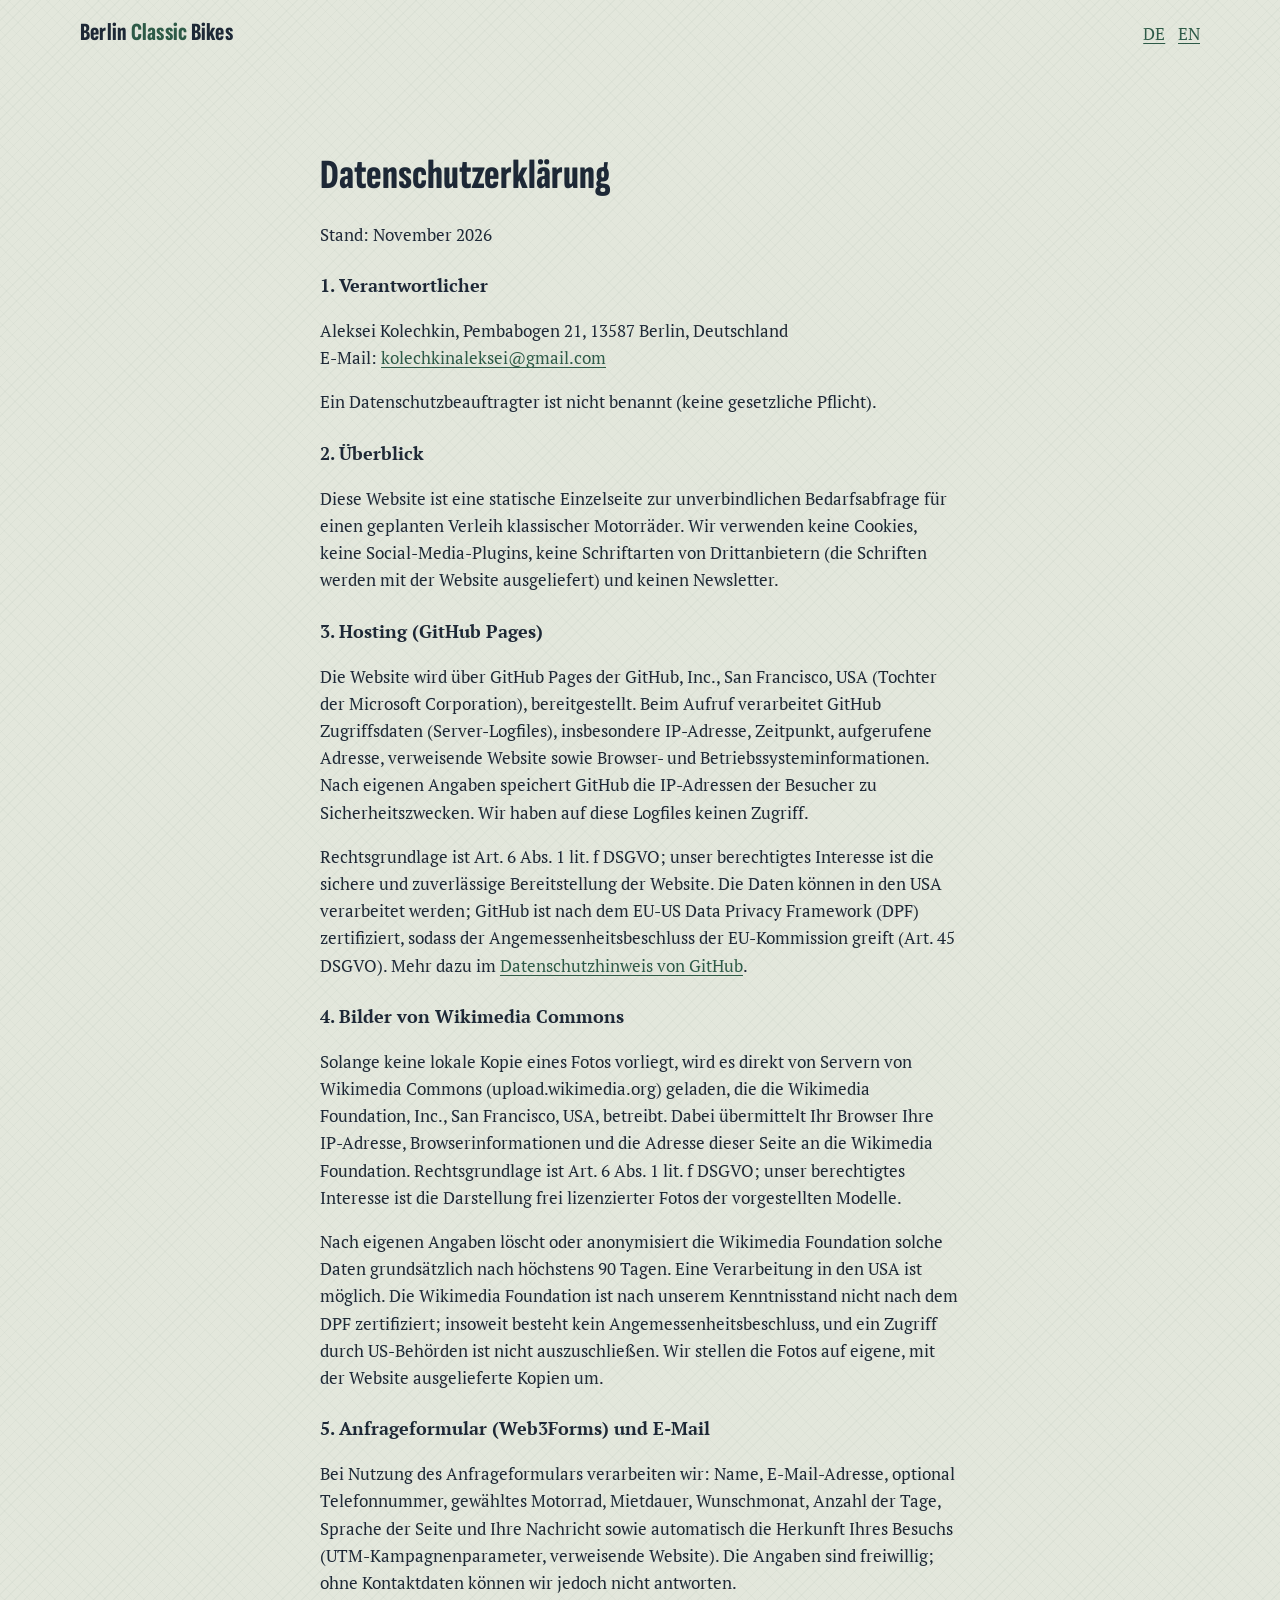
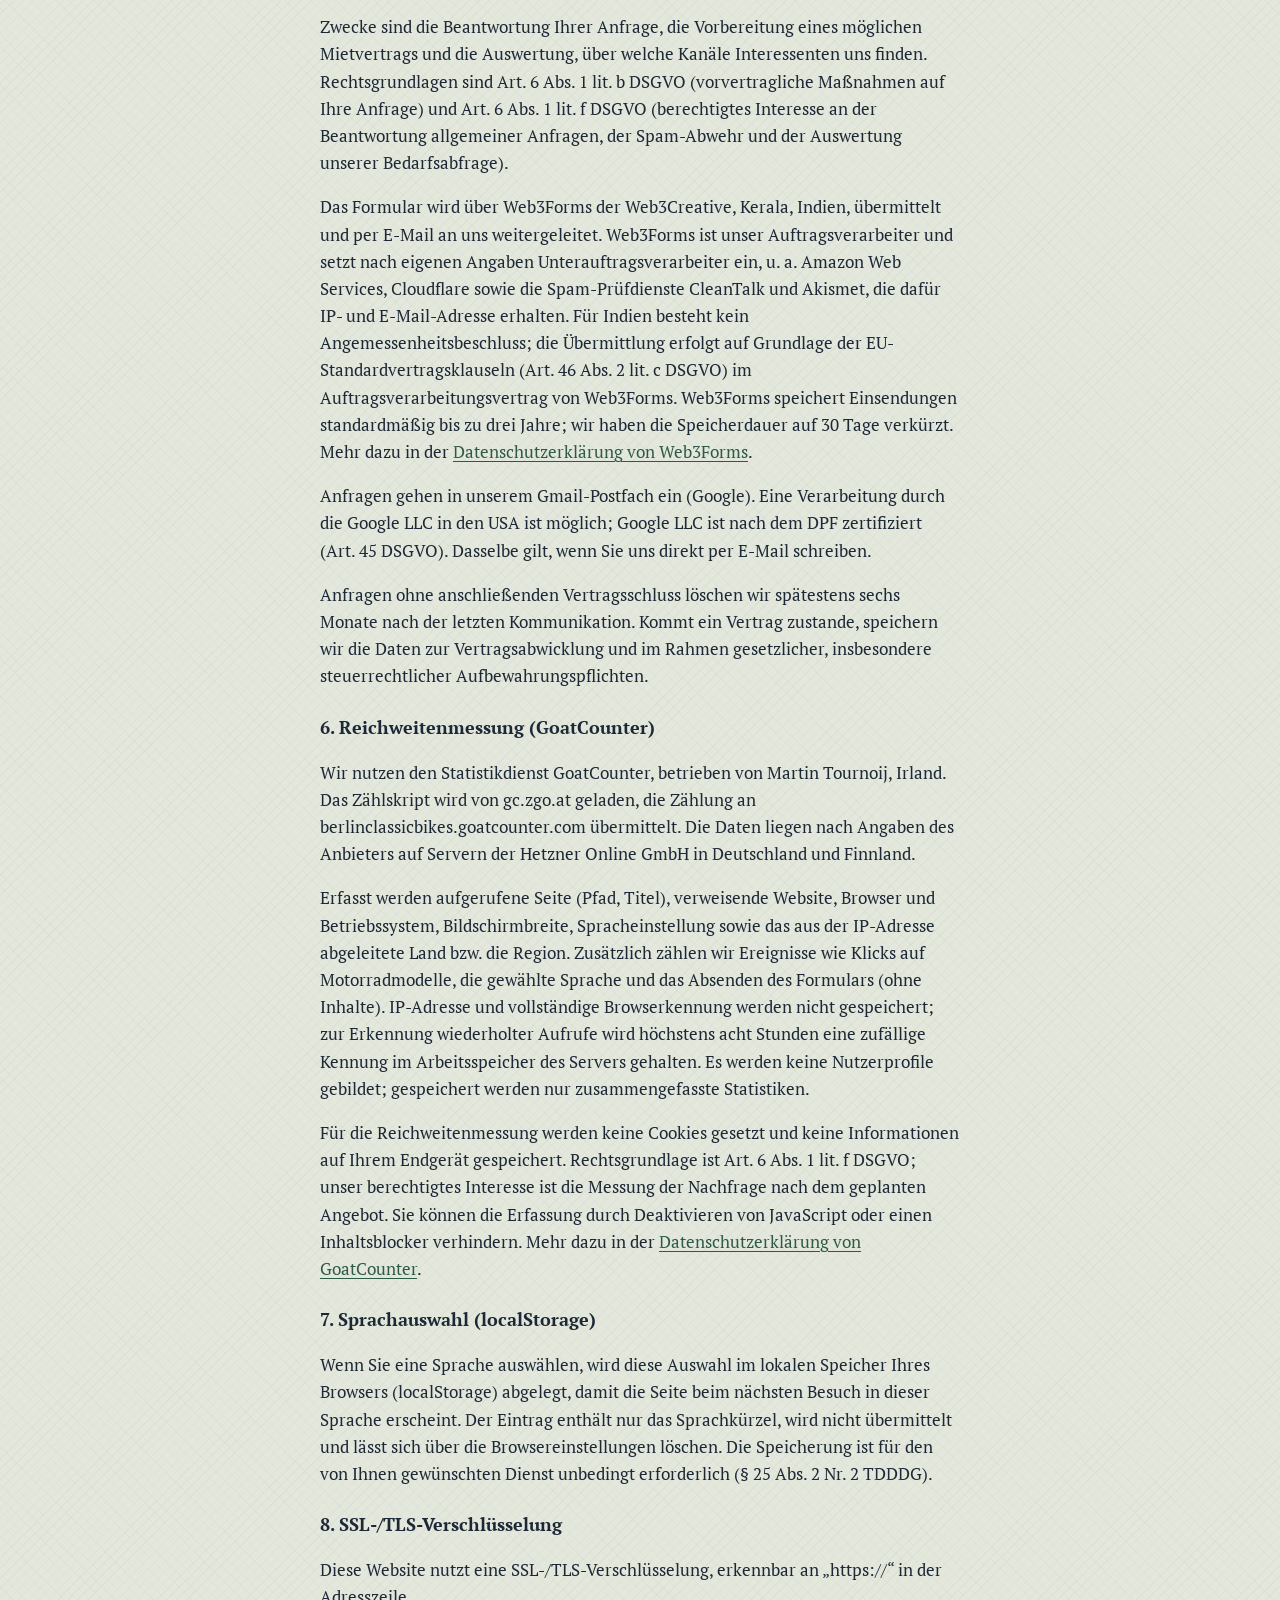
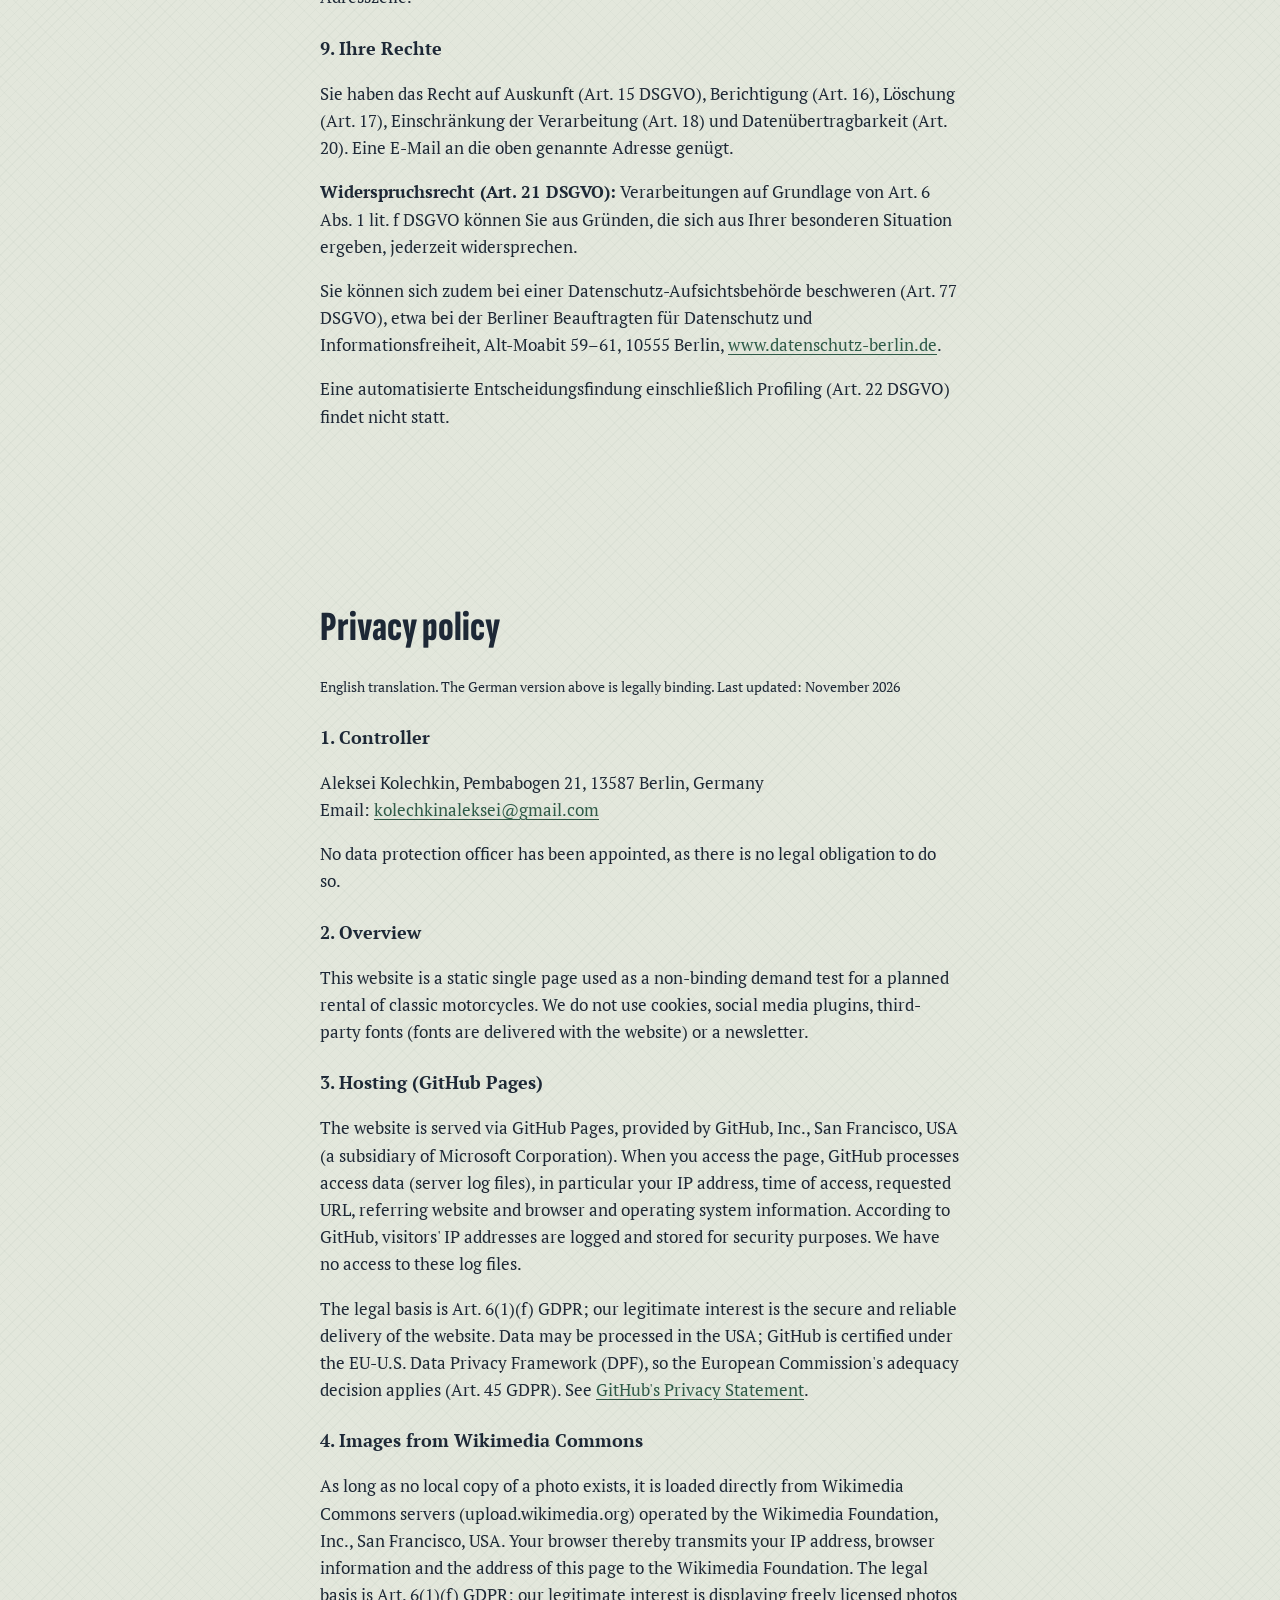
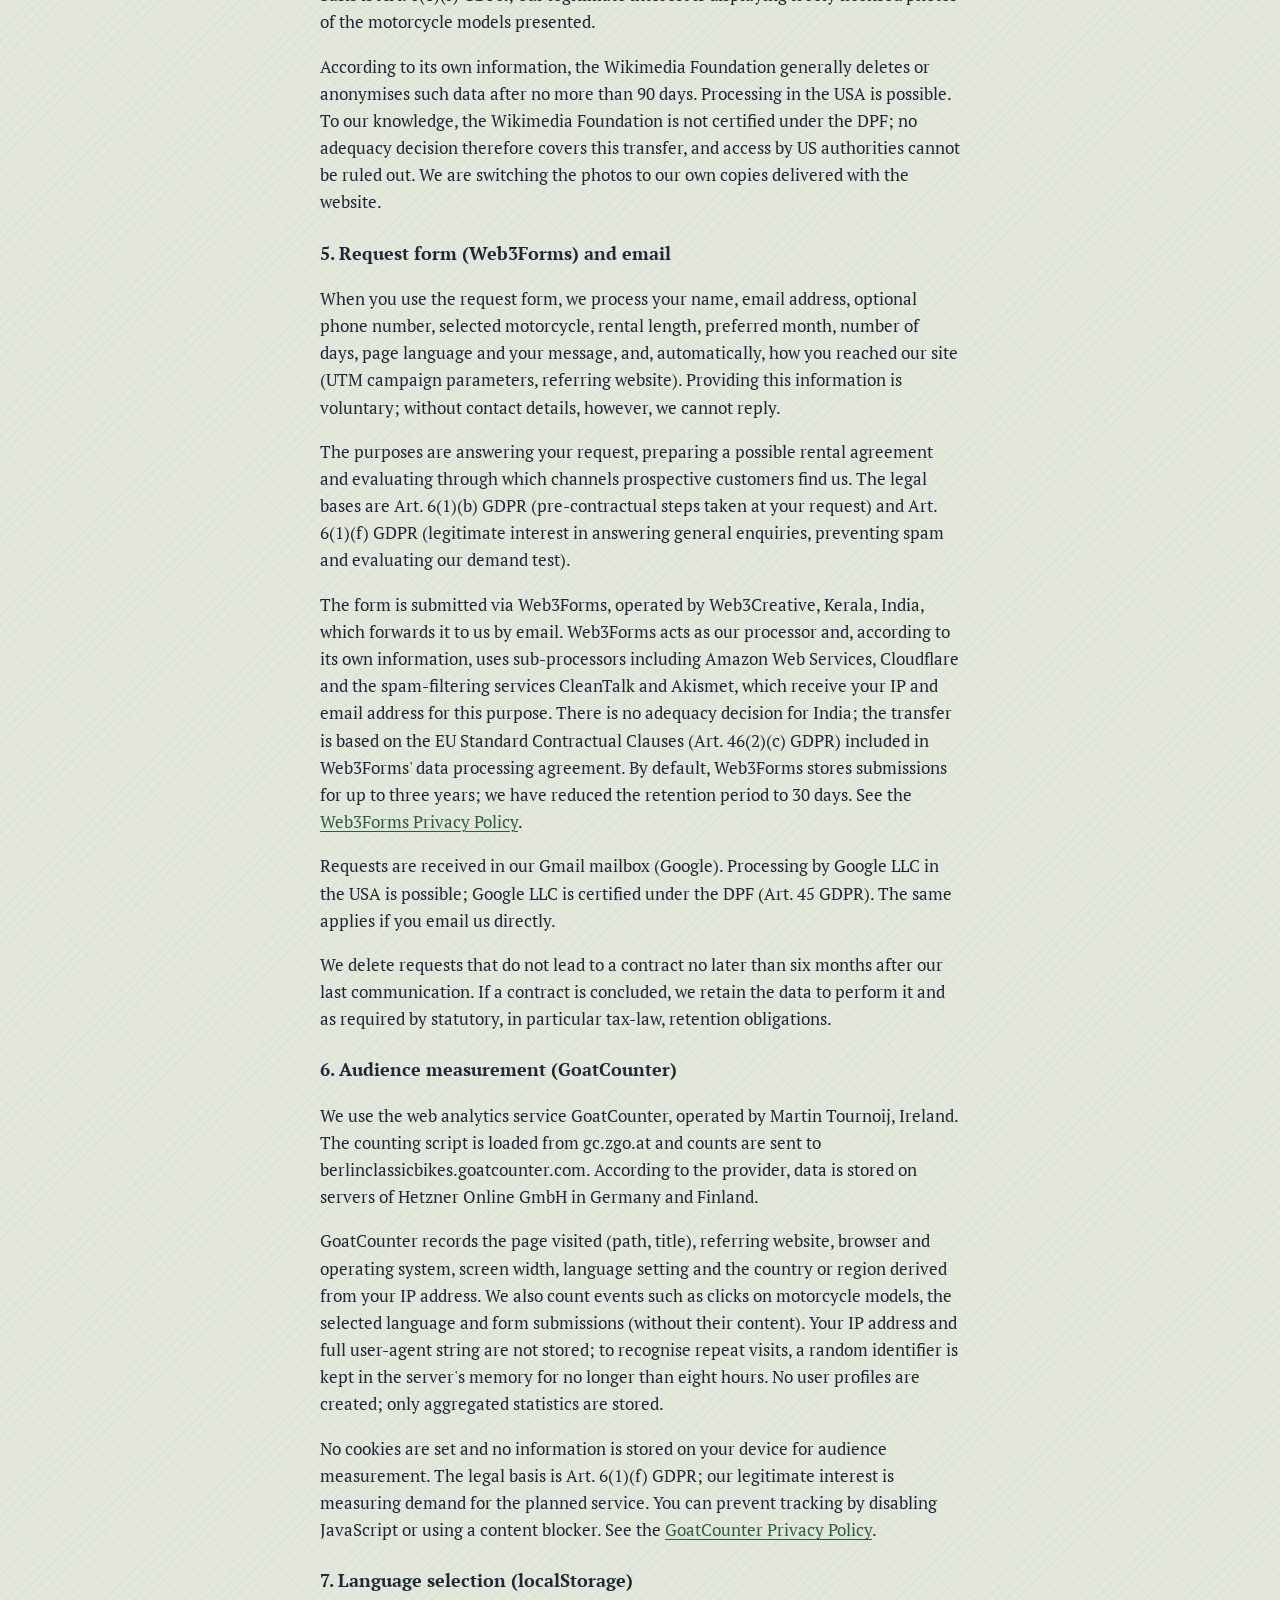
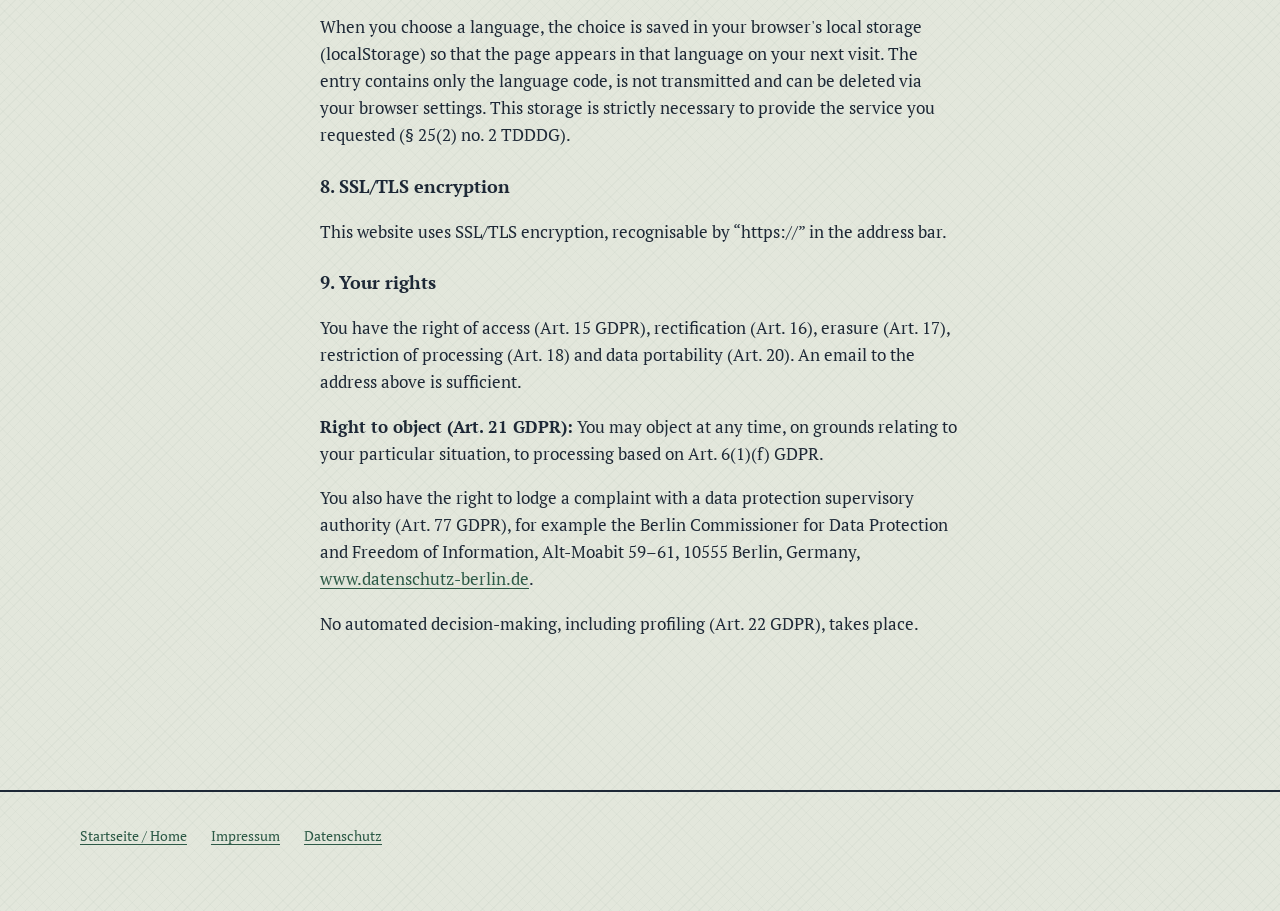
==== datenschutz.html @ 9b00aa2e "One-page demand test: 3 bikes, 5 languages, lead form, GoatCounter Co-Authored-By: Claude Opus 5.5 <" ====
<!DOCTYPE html>
<html lang="de">
<head>
<meta charset="utf-8">
<meta name="viewport" content="width=device-width, initial-scale=1">
<title>Datenschutzerklärung – Berlin Classic Bikes</title>
<meta name="robots" content="noindex">
<link rel="icon" href="favicon.svg" type="image/svg+xml">
<link rel="stylesheet" href="assets/css/style.css">
</head>
<body>
<header class="wrap top">
  <a class="brand" href="./">Berlin <span>Classic</span> Bikes</a>
  <nav class="langs" aria-label="Sprache / Language"><a href="#de">DE</a>&nbsp;&nbsp;<a href="#en">EN</a></nav>
</header>
<main class="wrap legal">
<!-- MUSTER – keine Rechtsberatung; vor Veröffentlichung prüfen lassen. Stand: 10.11.2026.
     Speicherdauer in Web3Forms auf 30 Tage einstellen (oder Text anpassen).
     Abschnitt 4 entfernen, sobald alle Fotos selbst gehostet werden. -->
<section id="de" lang="de">
  <h1>Datenschutzerklärung</h1>
  <p>Stand: November 2026</p>

  <h3>1. Verantwortlicher</h3>
  <p>Aleksei Kolechkin, Pembabogen 21, 13587 Berlin, Deutschland<br>
  E-Mail: <a href="mailto:kolechkinaleksei@gmail.com">kolechkinaleksei@gmail.com</a></p>
  <p>Ein Datenschutzbeauftragter ist nicht benannt (keine gesetzliche Pflicht).</p>

  <h3>2. Überblick</h3>
  <p>Diese Website ist eine statische Einzelseite zur unverbindlichen Bedarfsabfrage für einen geplanten Verleih klassischer Motorräder. Wir verwenden keine Cookies, keine Social-Media-Plugins, keine Schriftarten von Drittanbietern (die Schriften werden mit der Website ausgeliefert) und keinen Newsletter.</p>

  <h3>3. Hosting (GitHub Pages)</h3>
  <p>Die Website wird über GitHub Pages der GitHub, Inc., San Francisco, USA (Tochter der Microsoft Corporation), bereitgestellt. Beim Aufruf verarbeitet GitHub Zugriffsdaten (Server-Logfiles), insbesondere IP-Adresse, Zeitpunkt, aufgerufene Adresse, verweisende Website sowie Browser- und Betriebssysteminformationen. Nach eigenen Angaben speichert GitHub die IP-Adressen der Besucher zu Sicherheitszwecken. Wir haben auf diese Logfiles keinen Zugriff.</p>
  <p>Rechtsgrundlage ist Art. 6 Abs. 1 lit. f DSGVO; unser berechtigtes Interesse ist die sichere und zuverlässige Bereitstellung der Website. Die Daten können in den USA verarbeitet werden; GitHub ist nach dem EU-US Data Privacy Framework (DPF) zertifiziert, sodass der Angemessenheitsbeschluss der EU-Kommission greift (Art. 45 DSGVO). Mehr dazu im <a href="https://docs.github.com/en/site-policy/privacy-policies/github-general-privacy-statement" rel="noopener">Datenschutzhinweis von GitHub</a>.</p>

  <h3>4. Bilder von Wikimedia Commons</h3>
  <p>Solange keine lokale Kopie eines Fotos vorliegt, wird es direkt von Servern von Wikimedia Commons (upload.wikimedia.org) geladen, die die Wikimedia Foundation, Inc., San Francisco, USA, betreibt. Dabei übermittelt Ihr Browser Ihre IP-Adresse, Browserinformationen und die Adresse dieser Seite an die Wikimedia Foundation. Rechtsgrundlage ist Art. 6 Abs. 1 lit. f DSGVO; unser berechtigtes Interesse ist die Darstellung frei lizenzierter Fotos der vorgestellten Modelle.</p>
  <p>Nach eigenen Angaben löscht oder anonymisiert die Wikimedia Foundation solche Daten grundsätzlich nach höchstens 90 Tagen. Eine Verarbeitung in den USA ist möglich. Die Wikimedia Foundation ist nach unserem Kenntnisstand nicht nach dem DPF zertifiziert; insoweit besteht kein Angemessenheitsbeschluss, und ein Zugriff durch US-Behörden ist nicht auszuschließen. Wir stellen die Fotos auf eigene, mit der Website ausgelieferte Kopien um.</p>

  <h3>5. Anfrageformular (Web3Forms) und E-Mail</h3>
  <p>Bei Nutzung des Anfrageformulars verarbeiten wir: Name, E-Mail-Adresse, optional Telefonnummer, gewähltes Motorrad, Mietdauer, Wunschmonat, Anzahl der Tage, Sprache der Seite und Ihre Nachricht sowie automatisch die Herkunft Ihres Besuchs (UTM-Kampagnenparameter, verweisende Website). Die Angaben sind freiwillig; ohne Kontaktdaten können wir jedoch nicht antworten.</p>
  <p>Zwecke sind die Beantwortung Ihrer Anfrage, die Vorbereitung eines möglichen Mietvertrags und die Auswertung, über welche Kanäle Interessenten uns finden. Rechtsgrundlagen sind Art. 6 Abs. 1 lit. b DSGVO (vorvertragliche Maßnahmen auf Ihre Anfrage) und Art. 6 Abs. 1 lit. f DSGVO (berechtigtes Interesse an der Beantwortung allgemeiner Anfragen, der Spam-Abwehr und der Auswertung unserer Bedarfsabfrage).</p>
  <p>Das Formular wird über Web3Forms der Web3Creative, Kerala, Indien, übermittelt und per E-Mail an uns weitergeleitet. Web3Forms ist unser Auftragsverarbeiter und setzt nach eigenen Angaben Unterauftragsverarbeiter ein, u. a. Amazon Web Services, Cloudflare sowie die Spam-Prüfdienste CleanTalk und Akismet, die dafür IP- und E-Mail-Adresse erhalten. Für Indien besteht kein Angemessenheitsbeschluss; die Übermittlung erfolgt auf Grundlage der EU-Standardvertragsklauseln (Art. 46 Abs. 2 lit. c DSGVO) im Auftragsverarbeitungsvertrag von Web3Forms. Web3Forms speichert Einsendungen standardmäßig bis zu drei Jahre; wir haben die Speicherdauer auf 30 Tage verkürzt. Mehr dazu in der <a href="https://web3forms.com/privacy" rel="noopener">Datenschutzerklärung von Web3Forms</a>.</p>
  <p>Anfragen gehen in unserem Gmail-Postfach ein (Google). Eine Verarbeitung durch die Google LLC in den USA ist möglich; Google LLC ist nach dem DPF zertifiziert (Art. 45 DSGVO). Dasselbe gilt, wenn Sie uns direkt per E-Mail schreiben.</p>
  <p>Anfragen ohne anschließenden Vertragsschluss löschen wir spätestens sechs Monate nach der letzten Kommunikation. Kommt ein Vertrag zustande, speichern wir die Daten zur Vertragsabwicklung und im Rahmen gesetzlicher, insbesondere steuerrechtlicher Aufbewahrungspflichten.</p>

  <h3>6. Reichweitenmessung (GoatCounter)</h3>
  <p>Wir nutzen den Statistikdienst GoatCounter, betrieben von Martin Tournoij, Irland. Das Zählskript wird von gc.zgo.at geladen, die Zählung an berlinclassicbikes.goatcounter.com übermittelt. Die Daten liegen nach Angaben des Anbieters auf Servern der Hetzner Online GmbH in Deutschland und Finnland.</p>
  <p>Erfasst werden aufgerufene Seite (Pfad, Titel), verweisende Website, Browser und Betriebssystem, Bildschirmbreite, Spracheinstellung sowie das aus der IP-Adresse abgeleitete Land bzw. die Region. Zusätzlich zählen wir Ereignisse wie Klicks auf Motorradmodelle, die gewählte Sprache und das Absenden des Formulars (ohne Inhalte). IP-Adresse und vollständige Browserkennung werden nicht gespeichert; zur Erkennung wiederholter Aufrufe wird höchstens acht Stunden eine zufällige Kennung im Arbeitsspeicher des Servers gehalten. Es werden keine Nutzerprofile gebildet; gespeichert werden nur zusammengefasste Statistiken.</p>
  <p>Für die Reichweitenmessung werden keine Cookies gesetzt und keine Informationen auf Ihrem Endgerät gespeichert. Rechtsgrundlage ist Art. 6 Abs. 1 lit. f DSGVO; unser berechtigtes Interesse ist die Messung der Nachfrage nach dem geplanten Angebot. Sie können die Erfassung durch Deaktivieren von JavaScript oder einen Inhaltsblocker verhindern. Mehr dazu in der <a href="https://www.goatcounter.com/help/privacy" rel="noopener">Datenschutzerklärung von GoatCounter</a>.</p>

  <h3>7. Sprachauswahl (localStorage)</h3>
  <p>Wenn Sie eine Sprache auswählen, wird diese Auswahl im lokalen Speicher Ihres Browsers (localStorage) abgelegt, damit die Seite beim nächsten Besuch in dieser Sprache erscheint. Der Eintrag enthält nur das Sprachkürzel, wird nicht übermittelt und lässt sich über die Browsereinstellungen löschen. Die Speicherung ist für den von Ihnen gewünschten Dienst unbedingt erforderlich (§ 25 Abs. 2 Nr. 2 TDDDG).</p>

  <h3>8. SSL-/TLS-Verschlüsselung</h3>
  <p>Diese Website nutzt eine SSL-/TLS-Verschlüsselung, erkennbar an „https://“ in der Adresszeile.</p>

  <h3>9. Ihre Rechte</h3>
  <p>Sie haben das Recht auf Auskunft (Art. 15 DSGVO), Berichtigung (Art. 16), Löschung (Art. 17), Einschränkung der Verarbeitung (Art. 18) und Datenübertragbarkeit (Art. 20). Eine E-Mail an die oben genannte Adresse genügt.</p>
  <p><strong>Widerspruchsrecht (Art. 21 DSGVO):</strong> Verarbeitungen auf Grundlage von Art. 6 Abs. 1 lit. f DSGVO können Sie aus Gründen, die sich aus Ihrer besonderen Situation ergeben, jederzeit widersprechen.</p>
  <p>Sie können sich zudem bei einer Datenschutz-Aufsichtsbehörde beschweren (Art. 77 DSGVO), etwa bei der Berliner Beauftragten für Datenschutz und Informationsfreiheit, Alt-Moabit 59–61, 10555 Berlin, <a href="https://www.datenschutz-berlin.de" rel="noopener">www.datenschutz-berlin.de</a>.</p>
  <p>Eine automatisierte Entscheidungsfindung einschließlich Profiling (Art. 22 DSGVO) findet nicht statt.</p>
</section>

<section id="en" lang="en">
  <h1>Privacy policy</h1>
  <p><small>English translation. The German version above is legally binding. Last updated: November 2026</small></p>

  <h3>1. Controller</h3>
  <p>Aleksei Kolechkin, Pembabogen 21, 13587 Berlin, Germany<br>
  Email: <a href="mailto:kolechkinaleksei@gmail.com">kolechkinaleksei@gmail.com</a></p>
  <p>No data protection officer has been appointed, as there is no legal obligation to do so.</p>

  <h3>2. Overview</h3>
  <p>This website is a static single page used as a non-binding demand test for a planned rental of classic motorcycles. We do not use cookies, social media plugins, third-party fonts (fonts are delivered with the website) or a newsletter.</p>

  <h3>3. Hosting (GitHub Pages)</h3>
  <p>The website is served via GitHub Pages, provided by GitHub, Inc., San Francisco, USA (a subsidiary of Microsoft Corporation). When you access the page, GitHub processes access data (server log files), in particular your IP address, time of access, requested URL, referring website and browser and operating system information. According to GitHub, visitors' IP addresses are logged and stored for security purposes. We have no access to these log files.</p>
  <p>The legal basis is Art. 6(1)(f) GDPR; our legitimate interest is the secure and reliable delivery of the website. Data may be processed in the USA; GitHub is certified under the EU-U.S. Data Privacy Framework (DPF), so the European Commission's adequacy decision applies (Art. 45 GDPR). See <a href="https://docs.github.com/en/site-policy/privacy-policies/github-general-privacy-statement" rel="noopener">GitHub's Privacy Statement</a>.</p>

  <h3>4. Images from Wikimedia Commons</h3>
  <p>As long as no local copy of a photo exists, it is loaded directly from Wikimedia Commons servers (upload.wikimedia.org) operated by the Wikimedia Foundation, Inc., San Francisco, USA. Your browser thereby transmits your IP address, browser information and the address of this page to the Wikimedia Foundation. The legal basis is Art. 6(1)(f) GDPR; our legitimate interest is displaying freely licensed photos of the motorcycle models presented.</p>
  <p>According to its own information, the Wikimedia Foundation generally deletes or anonymises such data after no more than 90 days. Processing in the USA is possible. To our knowledge, the Wikimedia Foundation is not certified under the DPF; no adequacy decision therefore covers this transfer, and access by US authorities cannot be ruled out. We are switching the photos to our own copies delivered with the website.</p>

  <h3>5. Request form (Web3Forms) and email</h3>
  <p>When you use the request form, we process your name, email address, optional phone number, selected motorcycle, rental length, preferred month, number of days, page language and your message, and, automatically, how you reached our site (UTM campaign parameters, referring website). Providing this information is voluntary; without contact details, however, we cannot reply.</p>
  <p>The purposes are answering your request, preparing a possible rental agreement and evaluating through which channels prospective customers find us. The legal bases are Art. 6(1)(b) GDPR (pre-contractual steps taken at your request) and Art. 6(1)(f) GDPR (legitimate interest in answering general enquiries, preventing spam and evaluating our demand test).</p>
  <p>The form is submitted via Web3Forms, operated by Web3Creative, Kerala, India, which forwards it to us by email. Web3Forms acts as our processor and, according to its own information, uses sub-processors including Amazon Web Services, Cloudflare and the spam-filtering services CleanTalk and Akismet, which receive your IP and email address for this purpose. There is no adequacy decision for India; the transfer is based on the EU Standard Contractual Clauses (Art. 46(2)(c) GDPR) included in Web3Forms' data processing agreement. By default, Web3Forms stores submissions for up to three years; we have reduced the retention period to 30 days. See the <a href="https://web3forms.com/privacy" rel="noopener">Web3Forms Privacy Policy</a>.</p>
  <p>Requests are received in our Gmail mailbox (Google). Processing by Google LLC in the USA is possible; Google LLC is certified under the DPF (Art. 45 GDPR). The same applies if you email us directly.</p>
  <p>We delete requests that do not lead to a contract no later than six months after our last communication. If a contract is concluded, we retain the data to perform it and as required by statutory, in particular tax-law, retention obligations.</p>

  <h3>6. Audience measurement (GoatCounter)</h3>
  <p>We use the web analytics service GoatCounter, operated by Martin Tournoij, Ireland. The counting script is loaded from gc.zgo.at and counts are sent to berlinclassicbikes.goatcounter.com. According to the provider, data is stored on servers of Hetzner Online GmbH in Germany and Finland.</p>
  <p>GoatCounter records the page visited (path, title), referring website, browser and operating system, screen width, language setting and the country or region derived from your IP address. We also count events such as clicks on motorcycle models, the selected language and form submissions (without their content). Your IP address and full user-agent string are not stored; to recognise repeat visits, a random identifier is kept in the server's memory for no longer than eight hours. No user profiles are created; only aggregated statistics are stored.</p>
  <p>No cookies are set and no information is stored on your device for audience measurement. The legal basis is Art. 6(1)(f) GDPR; our legitimate interest is measuring demand for the planned service. You can prevent tracking by disabling JavaScript or using a content blocker. See the <a href="https://www.goatcounter.com/help/privacy" rel="noopener">GoatCounter Privacy Policy</a>.</p>

  <h3>7. Language selection (localStorage)</h3>
  <p>When you choose a language, the choice is saved in your browser's local storage (localStorage) so that the page appears in that language on your next visit. The entry contains only the language code, is not transmitted and can be deleted via your browser settings. This storage is strictly necessary to provide the service you requested (§ 25(2) no. 2 TDDDG).</p>

  <h3>8. SSL/TLS encryption</h3>
  <p>This website uses SSL/TLS encryption, recognisable by “https://” in the address bar.</p>

  <h3>9. Your rights</h3>
  <p>You have the right of access (Art. 15 GDPR), rectification (Art. 16), erasure (Art. 17), restriction of processing (Art. 18) and data portability (Art. 20). An email to the address above is sufficient.</p>
  <p><strong>Right to object (Art. 21 GDPR):</strong> You may object at any time, on grounds relating to your particular situation, to processing based on Art. 6(1)(f) GDPR.</p>
  <p>You also have the right to lodge a complaint with a data protection supervisory authority (Art. 77 GDPR), for example the Berlin Commissioner for Data Protection and Freedom of Information, Alt-Moabit 59–61, 10555 Berlin, Germany, <a href="https://www.datenschutz-berlin.de" rel="noopener">www.datenschutz-berlin.de</a>.</p>
  <p>No automated decision-making, including profiling (Art. 22 GDPR), takes place.</p>
</section>

</main>
<footer><div class="wrap"><div class="row"><a href="./">Startseite / Home</a><a href="impressum.html">Impressum</a><a href="datenschutz.html">Datenschutz</a></div></div></footer>
</body>
</html>
---- assets/css/style.css ----
/* Berlin Classic Bikes — one-page demand test
   Palette: Fahrzeugschein grey-green paper, navy ink, Bonneville green,
   rubber-stamp red. Type: Sofia Sans Extra Condensed (display), PT Serif (text). */

@font-face { font-family: "Sofia Sans XC"; font-weight: 700; font-display: swap;
  src: url(../fonts/sofia-sans-extra-condensed-latin-700-normal.woff2) format("woff2");
  unicode-range: U+0000-00FF,U+0131,U+0152-0153,U+02BB-02BC,U+02C6,U+02DA,U+02DC,U+0304,U+0308,U+0329,U+2000-206F,U+20AC,U+2122,U+2191,U+2193,U+2212,U+2215,U+FEFF,U+FFFD; }
@font-face { font-family: "Sofia Sans XC"; font-weight: 700; font-display: swap;
  src: url(../fonts/sofia-sans-extra-condensed-latin-ext-700-normal.woff2) format("woff2");
  unicode-range: U+0100-02BA,U+02BD-02C5,U+02C7-02CC,U+02CE-02D7,U+02DD-02FF,U+1D00-1DBF,U+1E00-1E9F,U+1EF2-1EFF,U+2020,U+20A0-20AB,U+20AD-20C0,U+2113,U+2C60-2C7F,U+A720-A7FF; }
@font-face { font-family: "Sofia Sans XC"; font-weight: 700; font-display: swap;
  src: url(../fonts/sofia-sans-extra-condensed-cyrillic-700-normal.woff2) format("woff2");
  unicode-range: U+0301,U+0400-045F,U+0490-0491,U+04B0-04B1,U+2116; }
@font-face { font-family: "Sofia Sans XC"; font-weight: 700; font-display: swap;
  src: url(../fonts/sofia-sans-extra-condensed-cyrillic-ext-700-normal.woff2) format("woff2");
  unicode-range: U+0460-052F,U+1C80-1C8A,U+20B4,U+2DE0-2DFF,U+A640-A69F,U+FE2E-FE2F; }
@font-face { font-family: "Sofia Sans XC"; font-weight: 800; font-display: swap;
  src: url(../fonts/sofia-sans-extra-condensed-latin-800-normal.woff2) format("woff2");
  unicode-range: U+0000-00FF,U+0131,U+0152-0153,U+02BB-02BC,U+02C6,U+02DA,U+02DC,U+0304,U+0308,U+0329,U+2000-206F,U+20AC,U+2122,U+2191,U+2193,U+2212,U+2215,U+FEFF,U+FFFD; }
@font-face { font-family: "Sofia Sans XC"; font-weight: 800; font-display: swap;
  src: url(../fonts/sofia-sans-extra-condensed-latin-ext-800-normal.woff2) format("woff2");
  unicode-range: U+0100-02BA,U+02BD-02C5,U+02C7-02CC,U+02CE-02D7,U+02DD-02FF,U+1D00-1DBF,U+1E00-1E9F,U+1EF2-1EFF,U+2020,U+20A0-20AB,U+20AD-20C0,U+2113,U+2C60-2C7F,U+A720-A7FF; }
@font-face { font-family: "Sofia Sans XC"; font-weight: 800; font-display: swap;
  src: url(../fonts/sofia-sans-extra-condensed-cyrillic-800-normal.woff2) format("woff2");
  unicode-range: U+0301,U+0400-045F,U+0490-0491,U+04B0-04B1,U+2116; }
@font-face { font-family: "Sofia Sans XC"; font-weight: 800; font-display: swap;
  src: url(../fonts/sofia-sans-extra-condensed-cyrillic-ext-800-normal.woff2) format("woff2");
  unicode-range: U+0460-052F,U+1C80-1C8A,U+20B4,U+2DE0-2DFF,U+A640-A69F,U+FE2E-FE2F; }

@font-face { font-family: "PT Serif"; font-weight: 400; font-display: swap;
  src: url(../fonts/pt-serif-latin-400-normal.woff2) format("woff2");
  unicode-range: U+0000-00FF,U+0131,U+0152-0153,U+02BB-02BC,U+02C6,U+02DA,U+02DC,U+0304,U+0308,U+0329,U+2000-206F,U+20AC,U+2122,U+2191,U+2193,U+2212,U+2215,U+FEFF,U+FFFD; }
@font-face { font-family: "PT Serif"; font-weight: 400; font-display: swap;
  src: url(../fonts/pt-serif-latin-ext-400-normal.woff2) format("woff2");
  unicode-range: U+0100-02BA,U+02BD-02C5,U+02C7-02CC,U+02CE-02D7,U+02DD-02FF,U+1D00-1DBF,U+1E00-1E9F,U+1EF2-1EFF,U+2020,U+20A0-20AB,U+20AD-20C0,U+2113,U+2C60-2C7F,U+A720-A7FF; }
@font-face { font-family: "PT Serif"; font-weight: 400; font-display: swap;
  src: url(../fonts/pt-serif-cyrillic-400-normal.woff2) format("woff2");
  unicode-range: U+0301,U+0400-045F,U+0490-0491,U+04B0-04B1,U+2116; }
@font-face { font-family: "PT Serif"; font-weight: 400; font-display: swap;
  src: url(../fonts/pt-serif-cyrillic-ext-400-normal.woff2) format("woff2");
  unicode-range: U+0460-052F,U+1C80-1C8A,U+20B4,U+2DE0-2DFF,U+A640-A69F,U+FE2E-FE2F; }
@font-face { font-family: "PT Serif"; font-weight: 400; font-style: italic; font-display: swap;
  src: url(../fonts/pt-serif-latin-400-italic.woff2) format("woff2");
  unicode-range: U+0000-00FF,U+0131,U+0152-0153,U+02BB-02BC,U+02C6,U+02DA,U+02DC,U+0304,U+0308,U+0329,U+2000-206F,U+20AC,U+2122,U+2191,U+2193,U+2212,U+2215,U+FEFF,U+FFFD; }
@font-face { font-family: "PT Serif"; font-weight: 400; font-style: italic; font-display: swap;
  src: url(../fonts/pt-serif-latin-ext-400-italic.woff2) format("woff2");
  unicode-range: U+0100-02BA,U+02BD-02C5,U+02C7-02CC,U+02CE-02D7,U+02DD-02FF,U+1D00-1DBF,U+1E00-1E9F,U+1EF2-1EFF,U+2020,U+20A0-20AB,U+20AD-20C0,U+2113,U+2C60-2C7F,U+A720-A7FF; }
@font-face { font-family: "PT Serif"; font-weight: 400; font-style: italic; font-display: swap;
  src: url(../fonts/pt-serif-cyrillic-400-italic.woff2) format("woff2");
  unicode-range: U+0301,U+0400-045F,U+0490-0491,U+04B0-04B1,U+2116; }
@font-face { font-family: "PT Serif"; font-weight: 400; font-style: italic; font-display: swap;
  src: url(../fonts/pt-serif-cyrillic-ext-400-italic.woff2) format("woff2");
  unicode-range: U+0460-052F,U+1C80-1C8A,U+20B4,U+2DE0-2DFF,U+A640-A69F,U+FE2E-FE2F; }
@font-face { font-family: "PT Serif"; font-weight: 700; font-display: swap;
  src: url(../fonts/pt-serif-latin-700-normal.woff2) format("woff2");
  unicode-range: U+0000-00FF,U+0131,U+0152-0153,U+02BB-02BC,U+02C6,U+02DA,U+02DC,U+0304,U+0308,U+0329,U+2000-206F,U+20AC,U+2122,U+2191,U+2193,U+2212,U+2215,U+FEFF,U+FFFD; }
@font-face { font-family: "PT Serif"; font-weight: 700; font-display: swap;
  src: url(../fonts/pt-serif-latin-ext-700-normal.woff2) format("woff2");
  unicode-range: U+0100-02BA,U+02BD-02C5,U+02C7-02CC,U+02CE-02D7,U+02DD-02FF,U+1D00-1DBF,U+1E00-1E9F,U+1EF2-1EFF,U+2020,U+20A0-20AB,U+20AD-20C0,U+2113,U+2C60-2C7F,U+A720-A7FF; }
@font-face { font-family: "PT Serif"; font-weight: 700; font-display: swap;
  src: url(../fonts/pt-serif-cyrillic-700-normal.woff2) format("woff2");
  unicode-range: U+0301,U+0400-045F,U+0490-0491,U+04B0-04B1,U+2116; }
@font-face { font-family: "PT Serif"; font-weight: 700; font-display: swap;
  src: url(../fonts/pt-serif-cyrillic-ext-700-normal.woff2) format("woff2");
  unicode-range: U+0460-052F,U+1C80-1C8A,U+20B4,U+2DE0-2DFF,U+A640-A69F,U+FE2E-FE2F; }

:root {
  --paper: #e3e7dc;
  --paper-deep: #d3d9ca;
  --field: #f7f8f3;
  --ink: #1d2836;
  --ink-soft: #3f4b59;
  --green: #2d5a47;
  --green-dark: #224536;
  --stamp: #a2382a;
  --rule: #9aa594;
  --triumph: #2d5a47;
  --bmw: #3c5a8a;
  --guzzi: #9b2f2a;

  --display: "Sofia Sans XC", "Arial Narrow", "Roboto Condensed", sans-serif;
  --text: "PT Serif", Georgia, "Times New Roman", serif;

  --step--1: 0.875rem;
  --step-0: 1.0625rem;
  --step-1: 1.3rem;
  --step-2: 1.75rem;
  --step-3: 2.6rem;
  --step-4: clamp(3.4rem, 9vw, 7.6rem);

  --measure: 34em;
  --gutter: clamp(1.25rem, 4vw, 3rem);
}

*, *::before, *::after { box-sizing: border-box; }
html { -webkit-text-size-adjust: 100%; scroll-behavior: smooth; }
@media (prefers-reduced-motion: reduce) { html { scroll-behavior: auto; } }

body {
  margin: 0;
  overflow-x: clip;
  background: var(--paper);
  color: var(--ink);
  font-family: var(--text);
  font-size: var(--step-0);
  line-height: 1.6;
  /* faint paper fibres: two crossed hairline grids, the Fahrzeugschein security print */
  background-image:
    repeating-linear-gradient(135deg, rgba(45,90,71,.035) 0 1px, transparent 1px 7px),
    repeating-linear-gradient(45deg, rgba(45,90,71,.025) 0 1px, transparent 1px 9px);
}

img { max-width: 100%; height: auto; display: block; }
[hidden] { display: none !important; }
a { color: var(--green); text-underline-offset: .18em; }
a:hover { color: var(--green-dark); }

:focus-visible {
  outline: 3px solid var(--stamp);
  outline-offset: 3px;
}

.skip {
  position: absolute; left: -999px; top: 0;
  background: var(--ink); color: var(--field); padding: .6rem 1rem; z-index: 10;
}
.skip:focus { left: 1rem; top: 1rem; }

.wrap { max-width: 76rem; margin: 0 auto; padding: 0 var(--gutter); }

/* ---------- header ---------- */
.top {
  display: flex; align-items: center; justify-content: space-between; gap: 1rem;
  padding-top: 1.25rem; padding-bottom: 1.25rem;
}
.brand {
  font-family: var(--display); font-weight: 800; font-size: 1.55rem; line-height: 1;
  letter-spacing: .01em; color: var(--ink); text-decoration: none;
}
.brand span { color: var(--green); }

.langs { display: flex; gap: .15rem; flex-wrap: wrap; justify-content: flex-end; }
.langs button {
  font-family: var(--display); font-weight: 700; font-size: 1.05rem;
  background: none; border: 1.5px solid transparent; color: var(--ink-soft);
  padding: .25rem .55rem; border-radius: 3px; cursor: pointer; min-width: 2.6rem; min-height: 2.5rem;
}
.langs button:hover { color: var(--ink); border-color: var(--rule); }
.langs button[aria-pressed="true"] { color: var(--field); background: var(--ink); border-color: var(--ink); }

/* ---------- hero ---------- */
.hero {
  display: grid; grid-template-columns: minmax(0, 1.05fr) minmax(0, 1fr);
  gap: clamp(1.5rem, 4vw, 3.5rem); align-items: end;
  padding-top: clamp(1rem, 4vw, 3rem); padding-bottom: clamp(2.5rem, 6vw, 5rem);
}
.hero h1 {
  font-family: var(--display); font-weight: 800; font-size: var(--step-4);
  line-height: .86; letter-spacing: -.01em; margin: 0 0 1.4rem;
  text-wrap: balance;
}
.hero h1 .line2 { display: block; color: var(--green); }
.hero .lead { font-size: var(--step-1); line-height: 1.5; max-width: var(--measure); margin: 0 0 1.8rem; }

.btn {
  display: inline-flex; align-items: center; justify-content: center;
  font-family: var(--display); font-weight: 700; font-size: 1.35rem; letter-spacing: .01em;
  background: var(--green); color: var(--field); text-decoration: none;
  border: 0; border-radius: 3px; padding: .7rem 1.5rem; min-height: 3rem; cursor: pointer;
  box-shadow: 0 3px 0 var(--green-dark);
}
.btn:hover { background: var(--green-dark); color: var(--field); }
.btn:active { transform: translateY(2px); box-shadow: 0 1px 0 var(--green-dark); }
.btn[disabled] { opacity: .6; cursor: progress; }

.hero-photo { position: relative; margin: 0; }
.hero-photo img {
  width: 100%; aspect-ratio: 4 / 3; object-fit: cover;
  border: 10px solid var(--field); box-shadow: 0 1px 0 var(--rule), 0 18px 40px -24px rgba(29,40,54,.55);
  background: var(--paper-deep);
}
.hero-photo figcaption { font-size: var(--step--1); color: var(--ink-soft); margin-top: .5rem; }

/* the one loud element: a rubber stamp over the photo */
.stamp {
  position: absolute; top: -1.4rem; left: -1.6rem;
  transform: rotate(-9deg);
  color: var(--stamp); border: 4px double var(--stamp); border-radius: 6px;
  padding: .45rem .9rem .35rem; text-align: center; line-height: 1;
  font-family: var(--display); font-weight: 800; text-transform: uppercase;
  background: rgba(227,231,220,.82);
  mix-blend-mode: multiply;
}
.stamp b { display: block; font-size: 2.1rem; letter-spacing: .04em; }
.stamp small { display: block; font-size: 1rem; letter-spacing: .12em; margin-top: .2rem; font-weight: 700; }
@media (prefers-reduced-motion: no-preference) {
  .stamp { animation: stamp .45s cubic-bezier(.2,1.6,.4,1) .35s both; }
  @keyframes stamp {
    from { opacity: 0; transform: rotate(-9deg) scale(1.6); }
    to   { opacity: 1; transform: rotate(-9deg) scale(1); }
  }
}

/* ---------- sections ---------- */
section { padding-top: clamp(2.5rem, 6vw, 4.5rem); padding-bottom: clamp(2.5rem, 6vw, 4.5rem); }
.sec-head { max-width: 46rem; margin-bottom: 2rem; }
h2 {
  font-family: var(--display); font-weight: 800; font-size: var(--step-3);
  line-height: .95; margin: 0 0 .7rem; letter-spacing: -.005em;
}
.sec-head p { margin: 0; color: var(--ink-soft); max-width: var(--measure); }
.band { border-top: 2px solid var(--ink); }

/* ---------- bikes: three registration documents ---------- */
.bikes { display: grid; grid-template-columns: repeat(3, minmax(0, 1fr)); gap: clamp(1rem, 2.5vw, 2rem); }
.doc {
  background: var(--field); border: 1px solid var(--rule);
  border-top: 8px solid var(--c, var(--green));
  display: flex; flex-direction: column;
}
.doc[data-bike="t100"] { --c: var(--triumph); }
.doc[data-bike="r100rs"] { --c: var(--bmw); }
.doc[data-bike="v7"] { --c: var(--guzzi); }
.doc .photo { margin: 0; position: relative; background: var(--paper-deep); }
.doc .photo img { width: 100%; aspect-ratio: 3 / 2; object-fit: cover; }
.doc .photo .tag {
  position: absolute; left: .6rem; bottom: .6rem;
  background: rgba(247,248,243,.92); color: var(--ink-soft); font-size: .78rem; font-style: italic;
  padding: .1rem .45rem; border-radius: 2px;
}
.doc .body { padding: 1.1rem 1.2rem 1.3rem; display: flex; flex-direction: column; flex: 1; }
.doc h3 {
  font-family: var(--display); font-weight: 800; font-size: 2rem; line-height: .95; margin: 0;
}
.doc .year { font-family: var(--display); font-weight: 700; font-size: 1.25rem; color: var(--c); margin: .2rem 0 .7rem; }
.doc .desc { margin: 0 0 1rem; font-size: 1rem; }

/* spec grid styled like the numbered fields of an old Fahrzeugschein */
.fields { display: grid; grid-template-columns: 1fr 1fr; margin: 0 0 1.2rem; border-top: 1px solid var(--rule); }
.fields div { padding: .45rem .5rem .4rem 0; border-bottom: 1px solid var(--rule); }
.fields div:nth-child(odd) { border-right: 1px solid var(--rule); padding-right: .6rem; }
.fields div:nth-child(even) { padding-left: .6rem; }
.fields dt { font-size: .76rem; color: var(--ink-soft); line-height: 1.2; }
.fields dd { margin: 0; font-size: .95rem; line-height: 1.3; font-weight: 700; }
.doc .btn { margin-top: auto; align-self: flex-start; font-size: 1.2rem; background: var(--c); box-shadow: 0 3px 0 rgba(0,0,0,.25); }
.doc .btn:hover { filter: brightness(.88); background: var(--c); }

/* ---------- prices ---------- */
.prices { display: grid; grid-template-columns: minmax(0, 1.2fr) minmax(0, 1fr); gap: clamp(1.5rem, 4vw, 4rem); align-items: start; }
.tariff { width: 100%; border-collapse: collapse; }
.tariff th, .tariff td { padding: .85rem 0; border-bottom: 1px solid var(--rule); vertical-align: baseline; }
.tariff th { text-align: left; font-weight: 400; padding-right: 1rem; }
.tariff th small { display: block; color: var(--ink-soft); font-size: .9rem; }
.tariff td {
  text-align: right; white-space: nowrap;
  font-family: var(--display); font-weight: 800; font-size: 2.6rem; line-height: 1; color: var(--green);
}
.example { color: var(--ink-soft); font-size: .95rem; margin: .8rem 0 0; }
.terms { margin: 0; padding: 0; list-style: none; }
.terms li { padding: .7rem 0 .7rem 2rem; border-bottom: 1px solid var(--rule); position: relative; }
.terms li::before {
  content: ""; position: absolute; left: .2rem; top: 1.05rem; width: .85rem; height: .45rem;
  border-left: 2.5px solid var(--green); border-bottom: 2.5px solid var(--green); transform: rotate(-45deg);
}
.terms h3 { font-family: var(--display); font-weight: 800; font-size: 1.6rem; margin: 0 0 .3rem; }

/* ---------- form ---------- */
.form-grid { display: grid; grid-template-columns: minmax(0, 1fr) minmax(0, 1.4fr); gap: clamp(1.5rem, 4vw, 4rem); }
form { display: grid; grid-template-columns: 1fr 1fr; gap: 1rem 1.2rem; }
.full { grid-column: 1 / -1; }
label, legend { display: block; font-size: .95rem; font-weight: 700; margin-bottom: .3rem; }
label .opt { font-weight: 400; color: var(--ink-soft); }
input[type="text"], input[type="email"], input[type="tel"], input[type="month"], select, textarea {
  width: 100%; font: inherit; font-size: 1rem; color: var(--ink);
  background: var(--field); border: 1.5px solid var(--rule); border-radius: 3px;
  padding: .65rem .75rem; min-height: 2.9rem;
}
textarea { min-height: 6.5rem; resize: vertical; }
input:hover, select:hover, textarea:hover { border-color: var(--ink-soft); }
input:focus-visible, select:focus-visible, textarea:focus-visible { outline: 3px solid var(--green); outline-offset: 1px; border-color: var(--green); }
fieldset { border: 0; margin: 0; padding: 0; min-width: 0; }
.choices { display: flex; flex-wrap: wrap; gap: .5rem; }
.choices label {
  font-weight: 400; margin: 0; display: inline-flex; align-items: center; gap: .45rem;
  background: var(--field); border: 1.5px solid var(--rule); border-radius: 3px; padding: .5rem .8rem; cursor: pointer; min-height: 2.75rem;
}
.choices input { accent-color: var(--green); width: 1.1rem; height: 1.1rem; margin: 0; }
.choices label:has(input:checked) { border-color: var(--green); box-shadow: inset 0 0 0 1px var(--green); }
.consent { display: flex; gap: .6rem; align-items: flex-start; font-weight: 400; font-size: .92rem; }
.consent input { accent-color: var(--green); width: 1.15rem; height: 1.15rem; margin-top: .2rem; flex: none; }
.hp { position: absolute !important; left: -9999px !important; }
.status { margin: 0; font-size: 1rem; min-height: 1.5rem; }
.status.ok { color: var(--green); font-weight: 700; }
.status.err { color: var(--stamp); font-weight: 700; }
.form-done { background: var(--field); border: 1px solid var(--rule); border-top: 8px solid var(--green); padding: 1.5rem; }
.form-done h3 { font-family: var(--display); font-weight: 800; font-size: 2rem; margin: 0 0 .4rem; }

/* ---------- footer ---------- */
footer { border-top: 2px solid var(--ink); padding: 2rem 0 3rem; font-size: .9rem; color: var(--ink-soft); }
footer .row { display: flex; flex-wrap: wrap; gap: .5rem 1.5rem; margin-bottom: 1rem; }
footer .credits { max-width: 60rem; }
footer .credits p { margin: .2rem 0; }

/* ---------- legal pages ---------- */
.legal { max-width: 46rem; padding-bottom: 4rem; }
.legal h1 { font-family: var(--display); font-weight: 800; font-size: var(--step-3); line-height: 1; margin: 1rem 0 1.5rem; }
.legal h2 { font-size: 2rem; margin-top: 2.5rem; }
.legal h3 { font-size: 1.1rem; margin: 1.5rem 0 .3rem; }
.legal .note { background: var(--field); border-left: 4px solid var(--stamp); padding: .6rem .9rem; font-size: .9rem; }

/* ---------- responsive ---------- */
@media (max-width: 960px) {
  .bikes { grid-template-columns: minmax(0, 1fr); max-width: 34rem; }
  .doc { display: grid; grid-template-columns: 1fr; }
}
@media (max-width: 820px) {
  .hero { grid-template-columns: minmax(0, 1fr); }
  .hero-photo { order: -1; margin-top: 1rem; }
  .stamp { left: auto; right: -.4rem; top: -1rem; }
  .prices, .form-grid { grid-template-columns: minmax(0, 1fr); }
}
@media (max-width: 520px) {
  form { grid-template-columns: minmax(0, 1fr); }
  .brand { font-size: 1.3rem; }
  .langs button { min-width: 2.3rem; padding: .2rem .35rem; }
  .top { flex-direction: column; align-items: flex-start; }
  .tariff td { font-size: 2.1rem; }
}
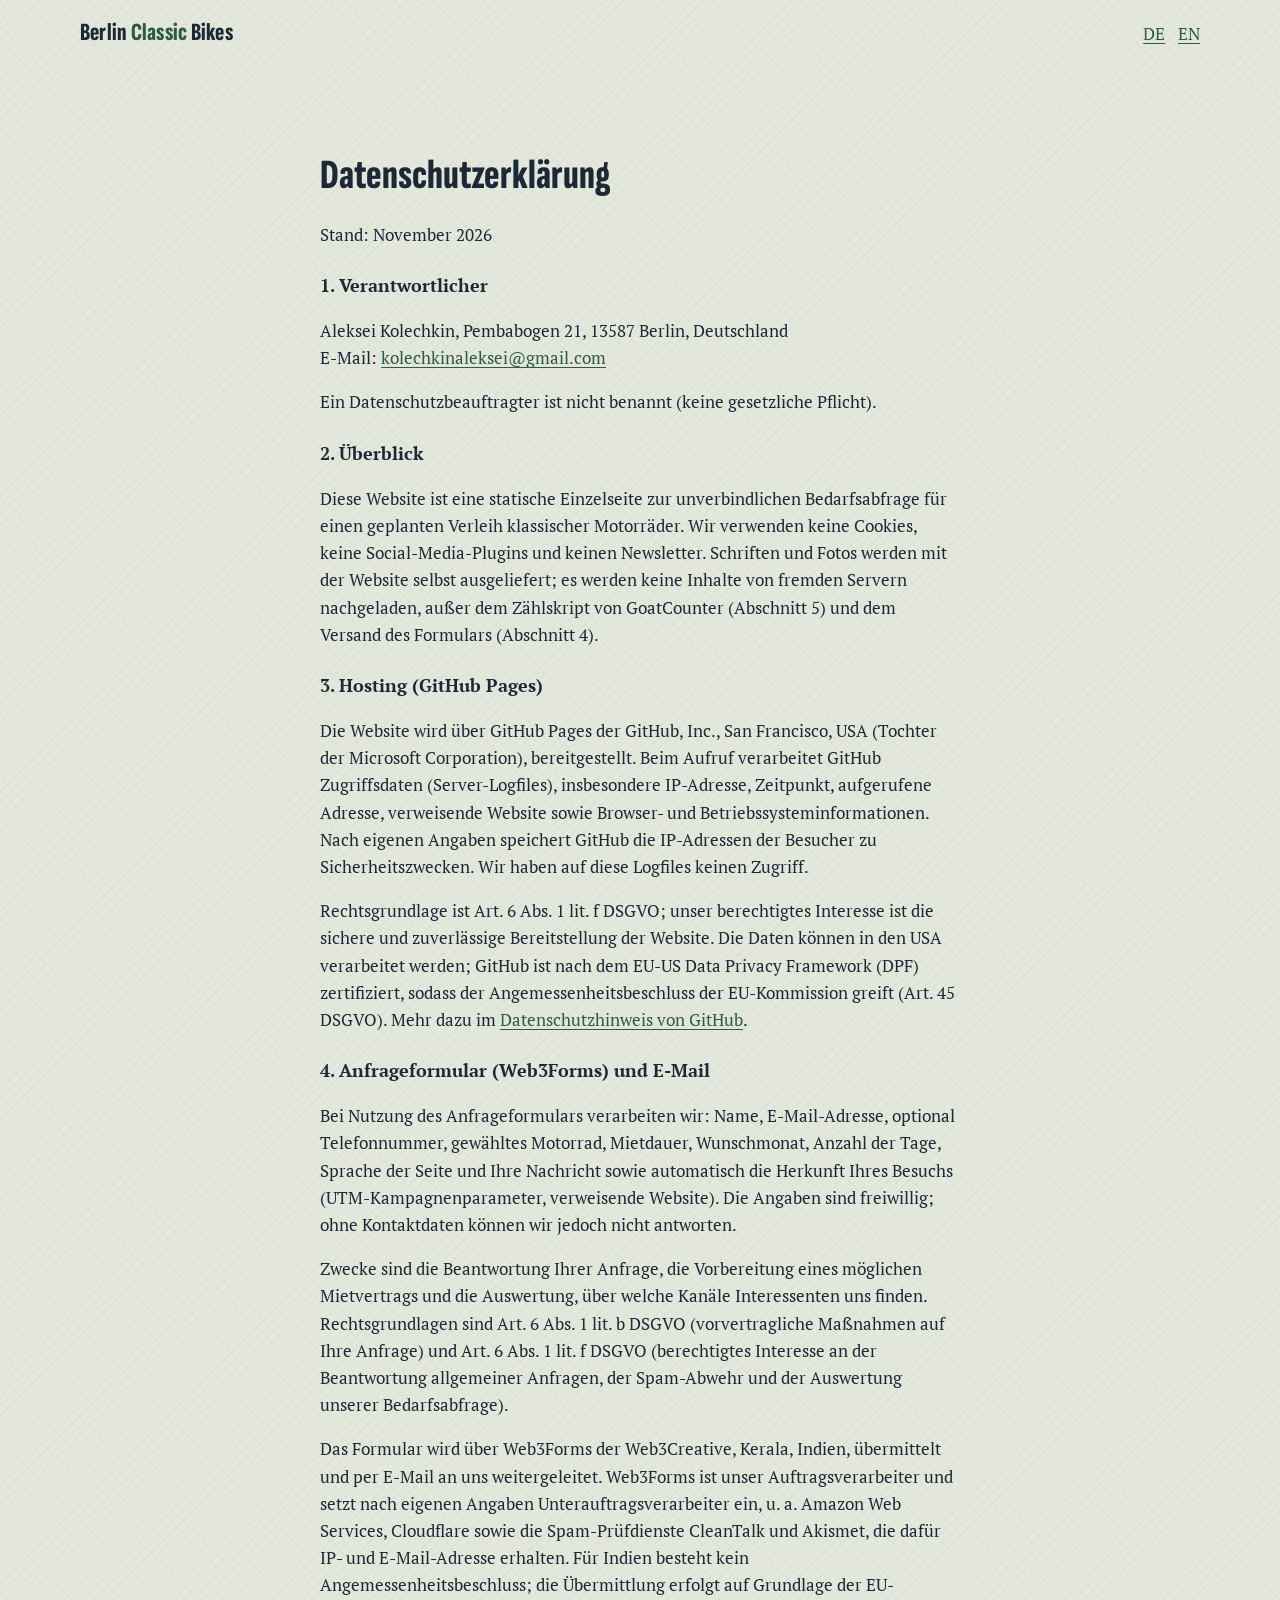
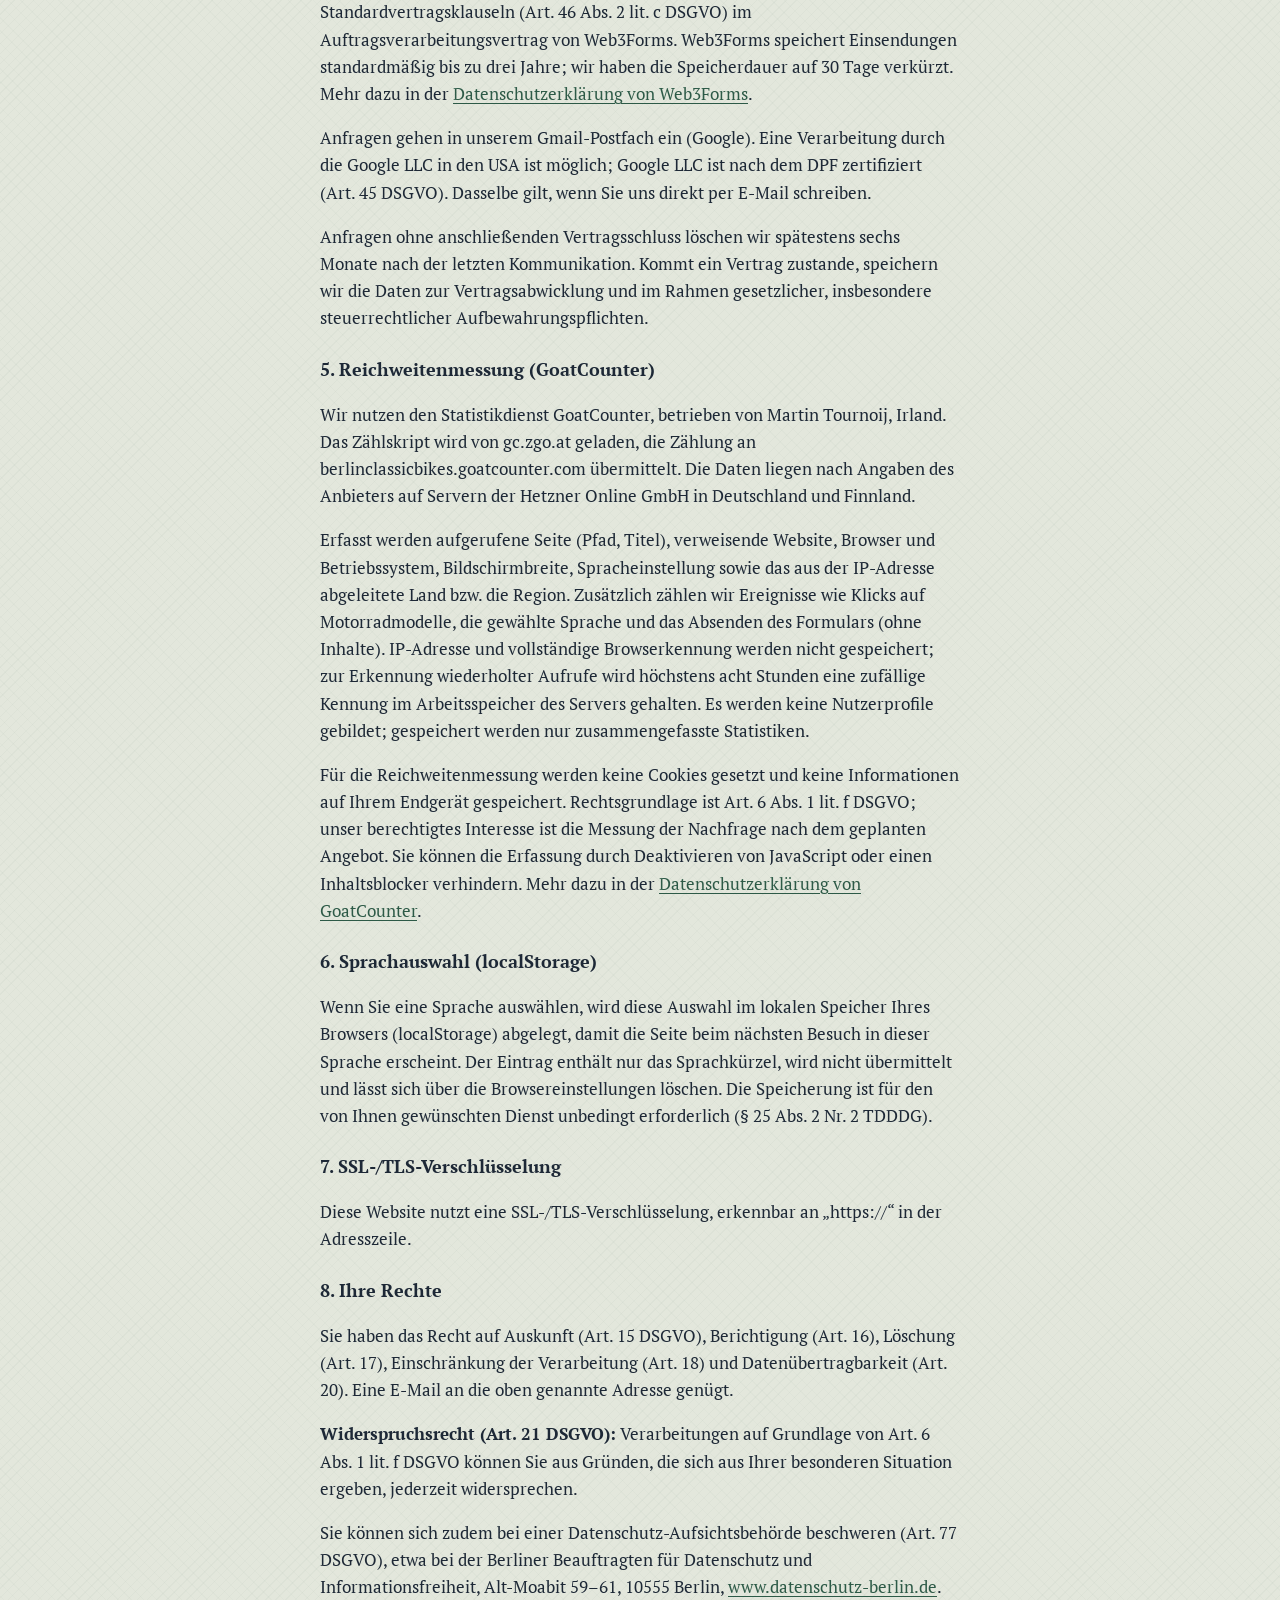
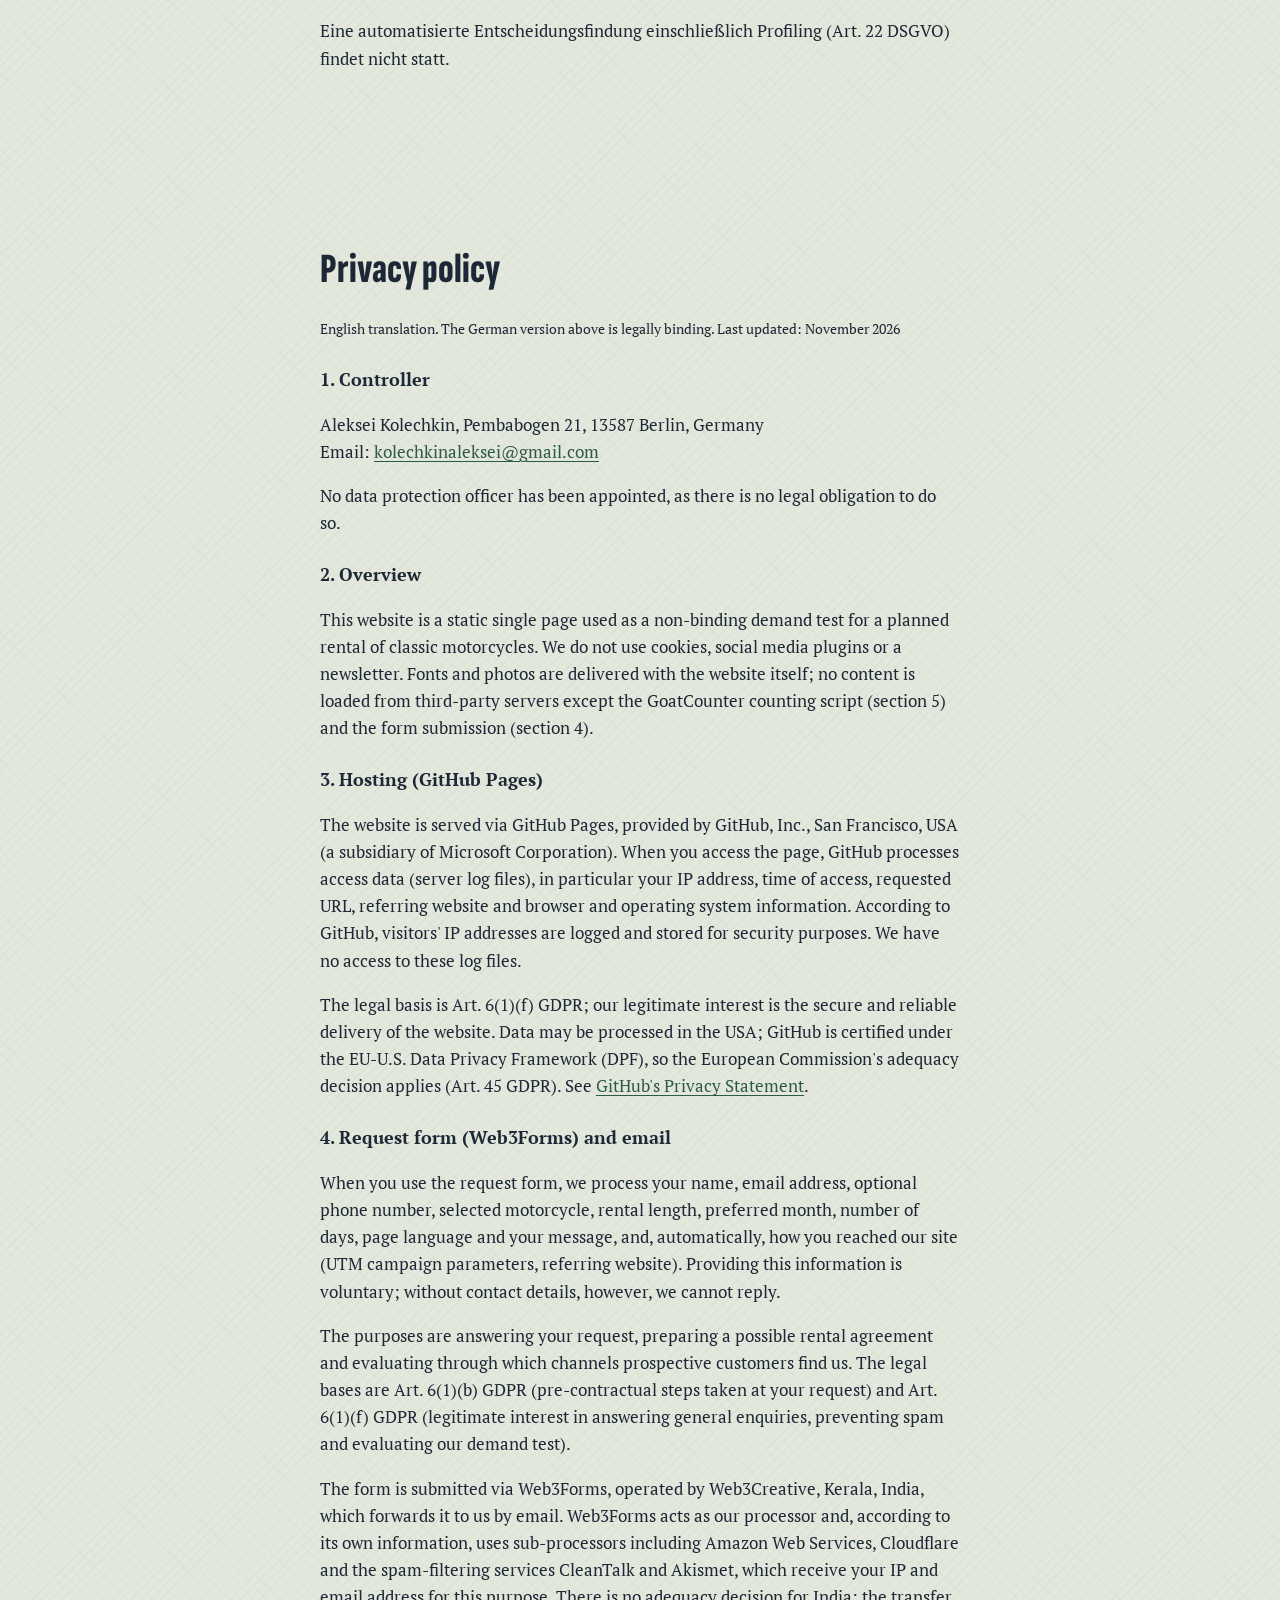
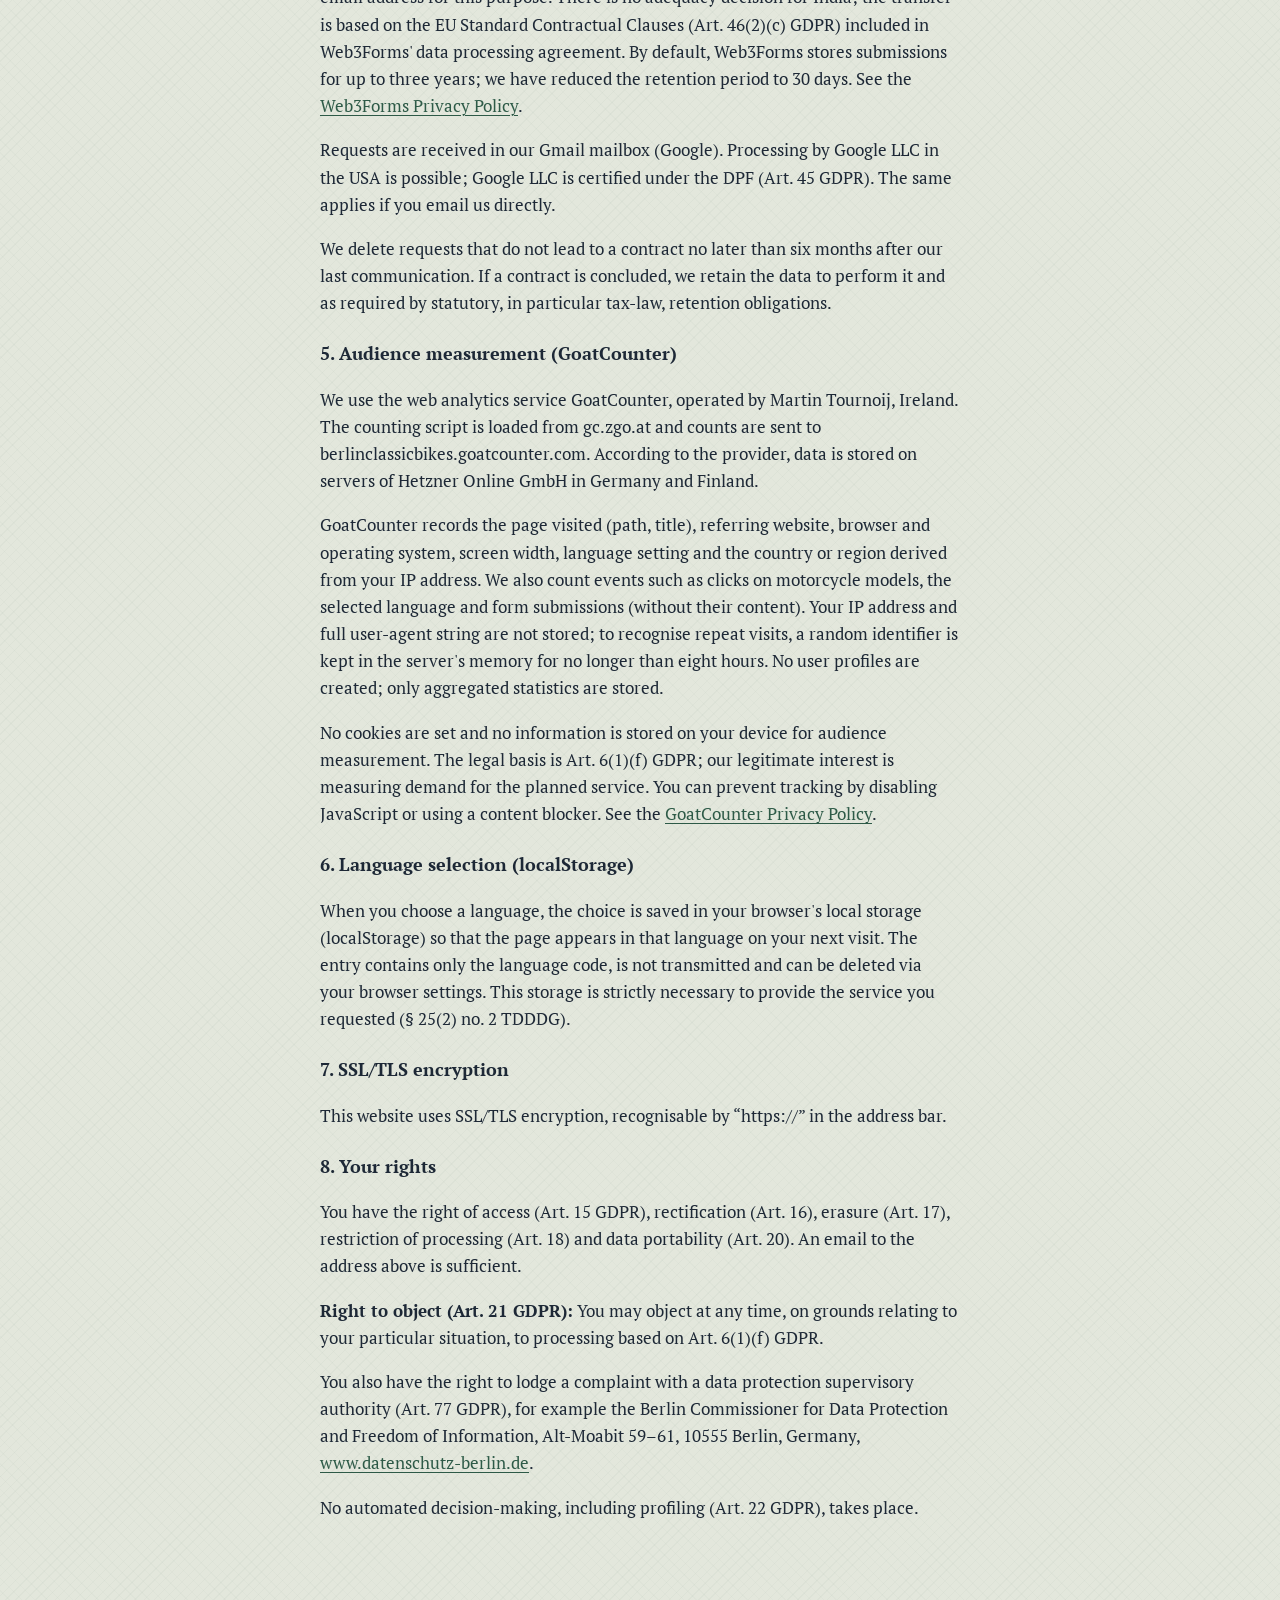
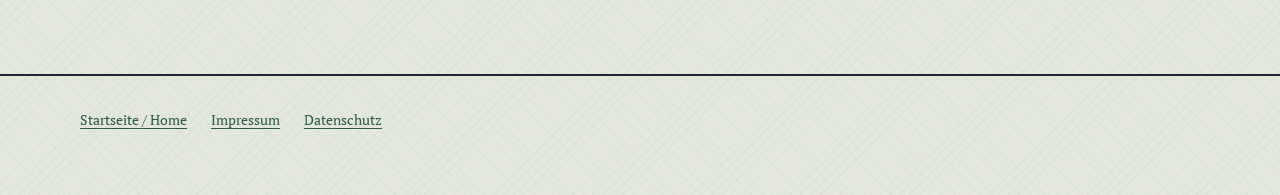
==== commit 68d5f98d: "Self-host photos, drop Wikimedia fallback, stamp placement Co-Authored-By: Claude Opus 5.5 <noreply@" ====
--- a/datenschutz.html
+++ b/datenschutz.html
@@ -16,7 +16,7 @@
 <main class="wrap legal">
 <!-- MUSTER – keine Rechtsberatung; vor Veröffentlichung prüfen lassen. Stand: 10.11.2026.
      Speicherdauer in Web3Forms auf 30 Tage einstellen (oder Text anpassen).
-     Abschnitt 4 entfernen, sobald alle Fotos selbst gehostet werden. -->
+     Fotos sind selbst gehostet (assets/img), daher kein Abschnitt zu Wikimedia. -->
 <section id="de" lang="de">
   <h1>Datenschutzerklärung</h1>
   <p>Stand: November 2026</p>
@@ -27,35 +27,31 @@
   <p>Ein Datenschutzbeauftragter ist nicht benannt (keine gesetzliche Pflicht).</p>
 
   <h3>2. Überblick</h3>
-  <p>Diese Website ist eine statische Einzelseite zur unverbindlichen Bedarfsabfrage für einen geplanten Verleih klassischer Motorräder. Wir verwenden keine Cookies, keine Social-Media-Plugins, keine Schriftarten von Drittanbietern (die Schriften werden mit der Website ausgeliefert) und keinen Newsletter.</p>
+  <p>Diese Website ist eine statische Einzelseite zur unverbindlichen Bedarfsabfrage für einen geplanten Verleih klassischer Motorräder. Wir verwenden keine Cookies, keine Social-Media-Plugins und keinen Newsletter. Schriften und Fotos werden mit der Website selbst ausgeliefert; es werden keine Inhalte von fremden Servern nachgeladen, außer dem Zählskript von GoatCounter (Abschnitt 5) und dem Versand des Formulars (Abschnitt 4).</p>
 
   <h3>3. Hosting (GitHub Pages)</h3>
   <p>Die Website wird über GitHub Pages der GitHub, Inc., San Francisco, USA (Tochter der Microsoft Corporation), bereitgestellt. Beim Aufruf verarbeitet GitHub Zugriffsdaten (Server-Logfiles), insbesondere IP-Adresse, Zeitpunkt, aufgerufene Adresse, verweisende Website sowie Browser- und Betriebssysteminformationen. Nach eigenen Angaben speichert GitHub die IP-Adressen der Besucher zu Sicherheitszwecken. Wir haben auf diese Logfiles keinen Zugriff.</p>
   <p>Rechtsgrundlage ist Art. 6 Abs. 1 lit. f DSGVO; unser berechtigtes Interesse ist die sichere und zuverlässige Bereitstellung der Website. Die Daten können in den USA verarbeitet werden; GitHub ist nach dem EU-US Data Privacy Framework (DPF) zertifiziert, sodass der Angemessenheitsbeschluss der EU-Kommission greift (Art. 45 DSGVO). Mehr dazu im <a href="https://docs.github.com/en/site-policy/privacy-policies/github-general-privacy-statement" rel="noopener">Datenschutzhinweis von GitHub</a>.</p>
 
-  <h3>4. Bilder von Wikimedia Commons</h3>
-  <p>Solange keine lokale Kopie eines Fotos vorliegt, wird es direkt von Servern von Wikimedia Commons (upload.wikimedia.org) geladen, die die Wikimedia Foundation, Inc., San Francisco, USA, betreibt. Dabei übermittelt Ihr Browser Ihre IP-Adresse, Browserinformationen und die Adresse dieser Seite an die Wikimedia Foundation. Rechtsgrundlage ist Art. 6 Abs. 1 lit. f DSGVO; unser berechtigtes Interesse ist die Darstellung frei lizenzierter Fotos der vorgestellten Modelle.</p>
-  <p>Nach eigenen Angaben löscht oder anonymisiert die Wikimedia Foundation solche Daten grundsätzlich nach höchstens 90 Tagen. Eine Verarbeitung in den USA ist möglich. Die Wikimedia Foundation ist nach unserem Kenntnisstand nicht nach dem DPF zertifiziert; insoweit besteht kein Angemessenheitsbeschluss, und ein Zugriff durch US-Behörden ist nicht auszuschließen. Wir stellen die Fotos auf eigene, mit der Website ausgelieferte Kopien um.</p>
-
-  <h3>5. Anfrageformular (Web3Forms) und E-Mail</h3>
+  <h3>4. Anfrageformular (Web3Forms) und E-Mail</h3>
   <p>Bei Nutzung des Anfrageformulars verarbeiten wir: Name, E-Mail-Adresse, optional Telefonnummer, gewähltes Motorrad, Mietdauer, Wunschmonat, Anzahl der Tage, Sprache der Seite und Ihre Nachricht sowie automatisch die Herkunft Ihres Besuchs (UTM-Kampagnenparameter, verweisende Website). Die Angaben sind freiwillig; ohne Kontaktdaten können wir jedoch nicht antworten.</p>
   <p>Zwecke sind die Beantwortung Ihrer Anfrage, die Vorbereitung eines möglichen Mietvertrags und die Auswertung, über welche Kanäle Interessenten uns finden. Rechtsgrundlagen sind Art. 6 Abs. 1 lit. b DSGVO (vorvertragliche Maßnahmen auf Ihre Anfrage) und Art. 6 Abs. 1 lit. f DSGVO (berechtigtes Interesse an der Beantwortung allgemeiner Anfragen, der Spam-Abwehr und der Auswertung unserer Bedarfsabfrage).</p>
   <p>Das Formular wird über Web3Forms der Web3Creative, Kerala, Indien, übermittelt und per E-Mail an uns weitergeleitet. Web3Forms ist unser Auftragsverarbeiter und setzt nach eigenen Angaben Unterauftragsverarbeiter ein, u. a. Amazon Web Services, Cloudflare sowie die Spam-Prüfdienste CleanTalk und Akismet, die dafür IP- und E-Mail-Adresse erhalten. Für Indien besteht kein Angemessenheitsbeschluss; die Übermittlung erfolgt auf Grundlage der EU-Standardvertragsklauseln (Art. 46 Abs. 2 lit. c DSGVO) im Auftragsverarbeitungsvertrag von Web3Forms. Web3Forms speichert Einsendungen standardmäßig bis zu drei Jahre; wir haben die Speicherdauer auf 30 Tage verkürzt. Mehr dazu in der <a href="https://web3forms.com/privacy" rel="noopener">Datenschutzerklärung von Web3Forms</a>.</p>
   <p>Anfragen gehen in unserem Gmail-Postfach ein (Google). Eine Verarbeitung durch die Google LLC in den USA ist möglich; Google LLC ist nach dem DPF zertifiziert (Art. 45 DSGVO). Dasselbe gilt, wenn Sie uns direkt per E-Mail schreiben.</p>
   <p>Anfragen ohne anschließenden Vertragsschluss löschen wir spätestens sechs Monate nach der letzten Kommunikation. Kommt ein Vertrag zustande, speichern wir die Daten zur Vertragsabwicklung und im Rahmen gesetzlicher, insbesondere steuerrechtlicher Aufbewahrungspflichten.</p>
 
-  <h3>6. Reichweitenmessung (GoatCounter)</h3>
+  <h3>5. Reichweitenmessung (GoatCounter)</h3>
   <p>Wir nutzen den Statistikdienst GoatCounter, betrieben von Martin Tournoij, Irland. Das Zählskript wird von gc.zgo.at geladen, die Zählung an berlinclassicbikes.goatcounter.com übermittelt. Die Daten liegen nach Angaben des Anbieters auf Servern der Hetzner Online GmbH in Deutschland und Finnland.</p>
   <p>Erfasst werden aufgerufene Seite (Pfad, Titel), verweisende Website, Browser und Betriebssystem, Bildschirmbreite, Spracheinstellung sowie das aus der IP-Adresse abgeleitete Land bzw. die Region. Zusätzlich zählen wir Ereignisse wie Klicks auf Motorradmodelle, die gewählte Sprache und das Absenden des Formulars (ohne Inhalte). IP-Adresse und vollständige Browserkennung werden nicht gespeichert; zur Erkennung wiederholter Aufrufe wird höchstens acht Stunden eine zufällige Kennung im Arbeitsspeicher des Servers gehalten. Es werden keine Nutzerprofile gebildet; gespeichert werden nur zusammengefasste Statistiken.</p>
   <p>Für die Reichweitenmessung werden keine Cookies gesetzt und keine Informationen auf Ihrem Endgerät gespeichert. Rechtsgrundlage ist Art. 6 Abs. 1 lit. f DSGVO; unser berechtigtes Interesse ist die Messung der Nachfrage nach dem geplanten Angebot. Sie können die Erfassung durch Deaktivieren von JavaScript oder einen Inhaltsblocker verhindern. Mehr dazu in der <a href="https://www.goatcounter.com/help/privacy" rel="noopener">Datenschutzerklärung von GoatCounter</a>.</p>
 
-  <h3>7. Sprachauswahl (localStorage)</h3>
+  <h3>6. Sprachauswahl (localStorage)</h3>
   <p>Wenn Sie eine Sprache auswählen, wird diese Auswahl im lokalen Speicher Ihres Browsers (localStorage) abgelegt, damit die Seite beim nächsten Besuch in dieser Sprache erscheint. Der Eintrag enthält nur das Sprachkürzel, wird nicht übermittelt und lässt sich über die Browsereinstellungen löschen. Die Speicherung ist für den von Ihnen gewünschten Dienst unbedingt erforderlich (§ 25 Abs. 2 Nr. 2 TDDDG).</p>
 
-  <h3>8. SSL-/TLS-Verschlüsselung</h3>
+  <h3>7. SSL-/TLS-Verschlüsselung</h3>
   <p>Diese Website nutzt eine SSL-/TLS-Verschlüsselung, erkennbar an „https://“ in der Adresszeile.</p>
 
-  <h3>9. Ihre Rechte</h3>
+  <h3>8. Ihre Rechte</h3>
   <p>Sie haben das Recht auf Auskunft (Art. 15 DSGVO), Berichtigung (Art. 16), Löschung (Art. 17), Einschränkung der Verarbeitung (Art. 18) und Datenübertragbarkeit (Art. 20). Eine E-Mail an die oben genannte Adresse genügt.</p>
   <p><strong>Widerspruchsrecht (Art. 21 DSGVO):</strong> Verarbeitungen auf Grundlage von Art. 6 Abs. 1 lit. f DSGVO können Sie aus Gründen, die sich aus Ihrer besonderen Situation ergeben, jederzeit widersprechen.</p>
   <p>Sie können sich zudem bei einer Datenschutz-Aufsichtsbehörde beschweren (Art. 77 DSGVO), etwa bei der Berliner Beauftragten für Datenschutz und Informationsfreiheit, Alt-Moabit 59–61, 10555 Berlin, <a href="https://www.datenschutz-berlin.de" rel="noopener">www.datenschutz-berlin.de</a>.</p>
@@ -72,35 +68,31 @@
   <p>No data protection officer has been appointed, as there is no legal obligation to do so.</p>
 
   <h3>2. Overview</h3>
-  <p>This website is a static single page used as a non-binding demand test for a planned rental of classic motorcycles. We do not use cookies, social media plugins, third-party fonts (fonts are delivered with the website) or a newsletter.</p>
+  <p>This website is a static single page used as a non-binding demand test for a planned rental of classic motorcycles. We do not use cookies, social media plugins or a newsletter. Fonts and photos are delivered with the website itself; no content is loaded from third-party servers except the GoatCounter counting script (section 5) and the form submission (section 4).</p>
 
   <h3>3. Hosting (GitHub Pages)</h3>
   <p>The website is served via GitHub Pages, provided by GitHub, Inc., San Francisco, USA (a subsidiary of Microsoft Corporation). When you access the page, GitHub processes access data (server log files), in particular your IP address, time of access, requested URL, referring website and browser and operating system information. According to GitHub, visitors' IP addresses are logged and stored for security purposes. We have no access to these log files.</p>
   <p>The legal basis is Art. 6(1)(f) GDPR; our legitimate interest is the secure and reliable delivery of the website. Data may be processed in the USA; GitHub is certified under the EU-U.S. Data Privacy Framework (DPF), so the European Commission's adequacy decision applies (Art. 45 GDPR). See <a href="https://docs.github.com/en/site-policy/privacy-policies/github-general-privacy-statement" rel="noopener">GitHub's Privacy Statement</a>.</p>
 
-  <h3>4. Images from Wikimedia Commons</h3>
-  <p>As long as no local copy of a photo exists, it is loaded directly from Wikimedia Commons servers (upload.wikimedia.org) operated by the Wikimedia Foundation, Inc., San Francisco, USA. Your browser thereby transmits your IP address, browser information and the address of this page to the Wikimedia Foundation. The legal basis is Art. 6(1)(f) GDPR; our legitimate interest is displaying freely licensed photos of the motorcycle models presented.</p>
-  <p>According to its own information, the Wikimedia Foundation generally deletes or anonymises such data after no more than 90 days. Processing in the USA is possible. To our knowledge, the Wikimedia Foundation is not certified under the DPF; no adequacy decision therefore covers this transfer, and access by US authorities cannot be ruled out. We are switching the photos to our own copies delivered with the website.</p>
-
-  <h3>5. Request form (Web3Forms) and email</h3>
+  <h3>4. Request form (Web3Forms) and email</h3>
   <p>When you use the request form, we process your name, email address, optional phone number, selected motorcycle, rental length, preferred month, number of days, page language and your message, and, automatically, how you reached our site (UTM campaign parameters, referring website). Providing this information is voluntary; without contact details, however, we cannot reply.</p>
   <p>The purposes are answering your request, preparing a possible rental agreement and evaluating through which channels prospective customers find us. The legal bases are Art. 6(1)(b) GDPR (pre-contractual steps taken at your request) and Art. 6(1)(f) GDPR (legitimate interest in answering general enquiries, preventing spam and evaluating our demand test).</p>
   <p>The form is submitted via Web3Forms, operated by Web3Creative, Kerala, India, which forwards it to us by email. Web3Forms acts as our processor and, according to its own information, uses sub-processors including Amazon Web Services, Cloudflare and the spam-filtering services CleanTalk and Akismet, which receive your IP and email address for this purpose. There is no adequacy decision for India; the transfer is based on the EU Standard Contractual Clauses (Art. 46(2)(c) GDPR) included in Web3Forms' data processing agreement. By default, Web3Forms stores submissions for up to three years; we have reduced the retention period to 30 days. See the <a href="https://web3forms.com/privacy" rel="noopener">Web3Forms Privacy Policy</a>.</p>
   <p>Requests are received in our Gmail mailbox (Google). Processing by Google LLC in the USA is possible; Google LLC is certified under the DPF (Art. 45 GDPR). The same applies if you email us directly.</p>
   <p>We delete requests that do not lead to a contract no later than six months after our last communication. If a contract is concluded, we retain the data to perform it and as required by statutory, in particular tax-law, retention obligations.</p>
 
-  <h3>6. Audience measurement (GoatCounter)</h3>
+  <h3>5. Audience measurement (GoatCounter)</h3>
   <p>We use the web analytics service GoatCounter, operated by Martin Tournoij, Ireland. The counting script is loaded from gc.zgo.at and counts are sent to berlinclassicbikes.goatcounter.com. According to the provider, data is stored on servers of Hetzner Online GmbH in Germany and Finland.</p>
   <p>GoatCounter records the page visited (path, title), referring website, browser and operating system, screen width, language setting and the country or region derived from your IP address. We also count events such as clicks on motorcycle models, the selected language and form submissions (without their content). Your IP address and full user-agent string are not stored; to recognise repeat visits, a random identifier is kept in the server's memory for no longer than eight hours. No user profiles are created; only aggregated statistics are stored.</p>
   <p>No cookies are set and no information is stored on your device for audience measurement. The legal basis is Art. 6(1)(f) GDPR; our legitimate interest is measuring demand for the planned service. You can prevent tracking by disabling JavaScript or using a content blocker. See the <a href="https://www.goatcounter.com/help/privacy" rel="noopener">GoatCounter Privacy Policy</a>.</p>
 
-  <h3>7. Language selection (localStorage)</h3>
+  <h3>6. Language selection (localStorage)</h3>
   <p>When you choose a language, the choice is saved in your browser's local storage (localStorage) so that the page appears in that language on your next visit. The entry contains only the language code, is not transmitted and can be deleted via your browser settings. This storage is strictly necessary to provide the service you requested (§ 25(2) no. 2 TDDDG).</p>
 
-  <h3>8. SSL/TLS encryption</h3>
+  <h3>7. SSL/TLS encryption</h3>
   <p>This website uses SSL/TLS encryption, recognisable by “https://” in the address bar.</p>
 
-  <h3>9. Your rights</h3>
+  <h3>8. Your rights</h3>
   <p>You have the right of access (Art. 15 GDPR), rectification (Art. 16), erasure (Art. 17), restriction of processing (Art. 18) and data portability (Art. 20). An email to the address above is sufficient.</p>
   <p><strong>Right to object (Art. 21 GDPR):</strong> You may object at any time, on grounds relating to your particular situation, to processing based on Art. 6(1)(f) GDPR.</p>
   <p>You also have the right to lodge a complaint with a data protection supervisory authority (Art. 77 GDPR), for example the Berlin Commissioner for Data Protection and Freedom of Information, Alt-Moabit 59–61, 10555 Berlin, Germany, <a href="https://www.datenschutz-berlin.de" rel="noopener">www.datenschutz-berlin.de</a>.</p>
--- a/assets/css/style.css
+++ b/assets/css/style.css
@@ -183,13 +183,13 @@
 
 /* the one loud element: a rubber stamp over the photo */
 .stamp {
-  position: absolute; top: -1.4rem; left: -1.6rem;
+  position: absolute; top: -2.9rem; left: -2.2rem; z-index: 1;
   transform: rotate(-9deg);
   color: var(--stamp); border: 4px double var(--stamp); border-radius: 6px;
   padding: .45rem .9rem .35rem; text-align: center; line-height: 1;
   font-family: var(--display); font-weight: 800; text-transform: uppercase;
-  background: rgba(227,231,220,.82);
-  mix-blend-mode: multiply;
+  background: var(--paper);
+  box-shadow: 0 0 0 4px var(--paper);
 }
 .stamp b { display: block; font-size: 2.1rem; letter-spacing: .04em; }
 .stamp small { display: block; font-size: 1rem; letter-spacing: .12em; margin-top: .2rem; font-weight: 700; }
@@ -316,7 +316,7 @@
 @media (max-width: 820px) {
   .hero { grid-template-columns: minmax(0, 1fr); }
   .hero-photo { order: -1; margin-top: 1rem; }
-  .stamp { left: auto; right: -.4rem; top: -1rem; }
+  .stamp { left: auto; right: -.2rem; top: -2rem; }
   .prices, .form-grid { grid-template-columns: minmax(0, 1fr); }
 }
 @media (max-width: 520px) {
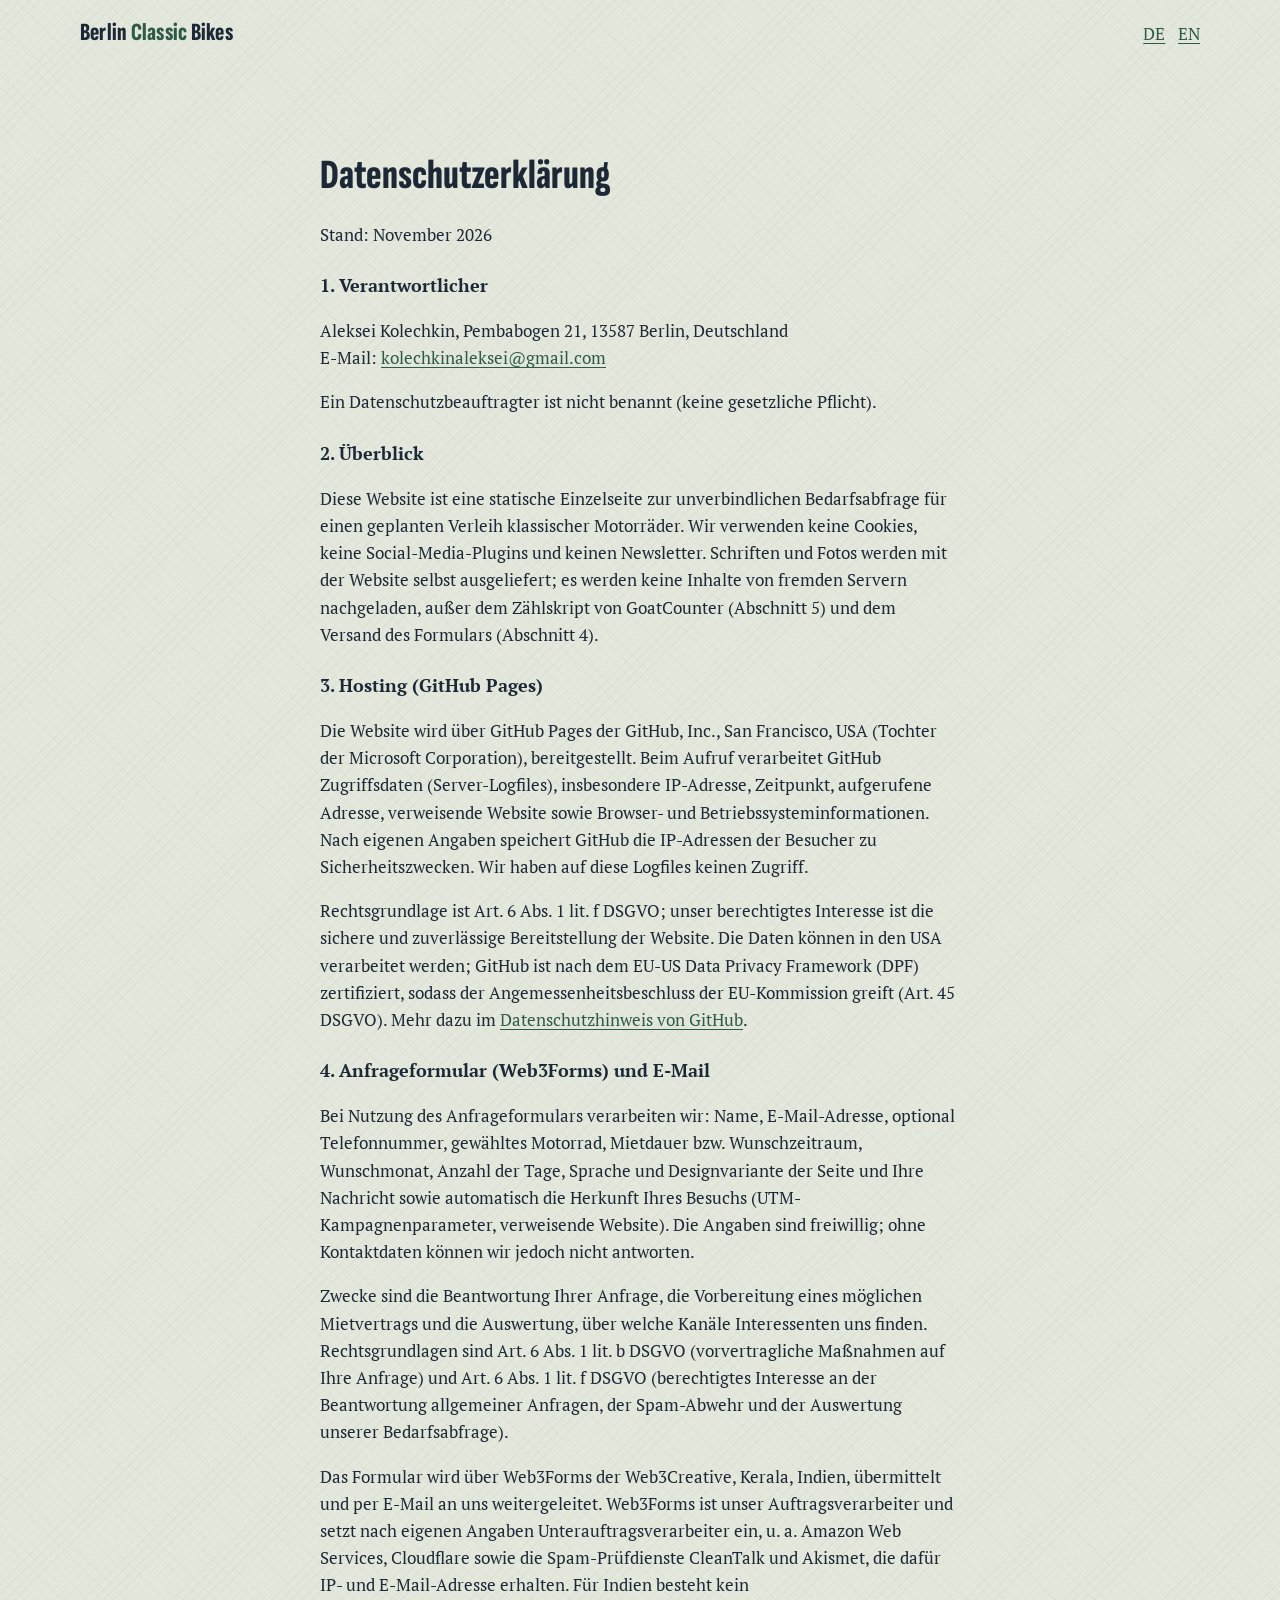
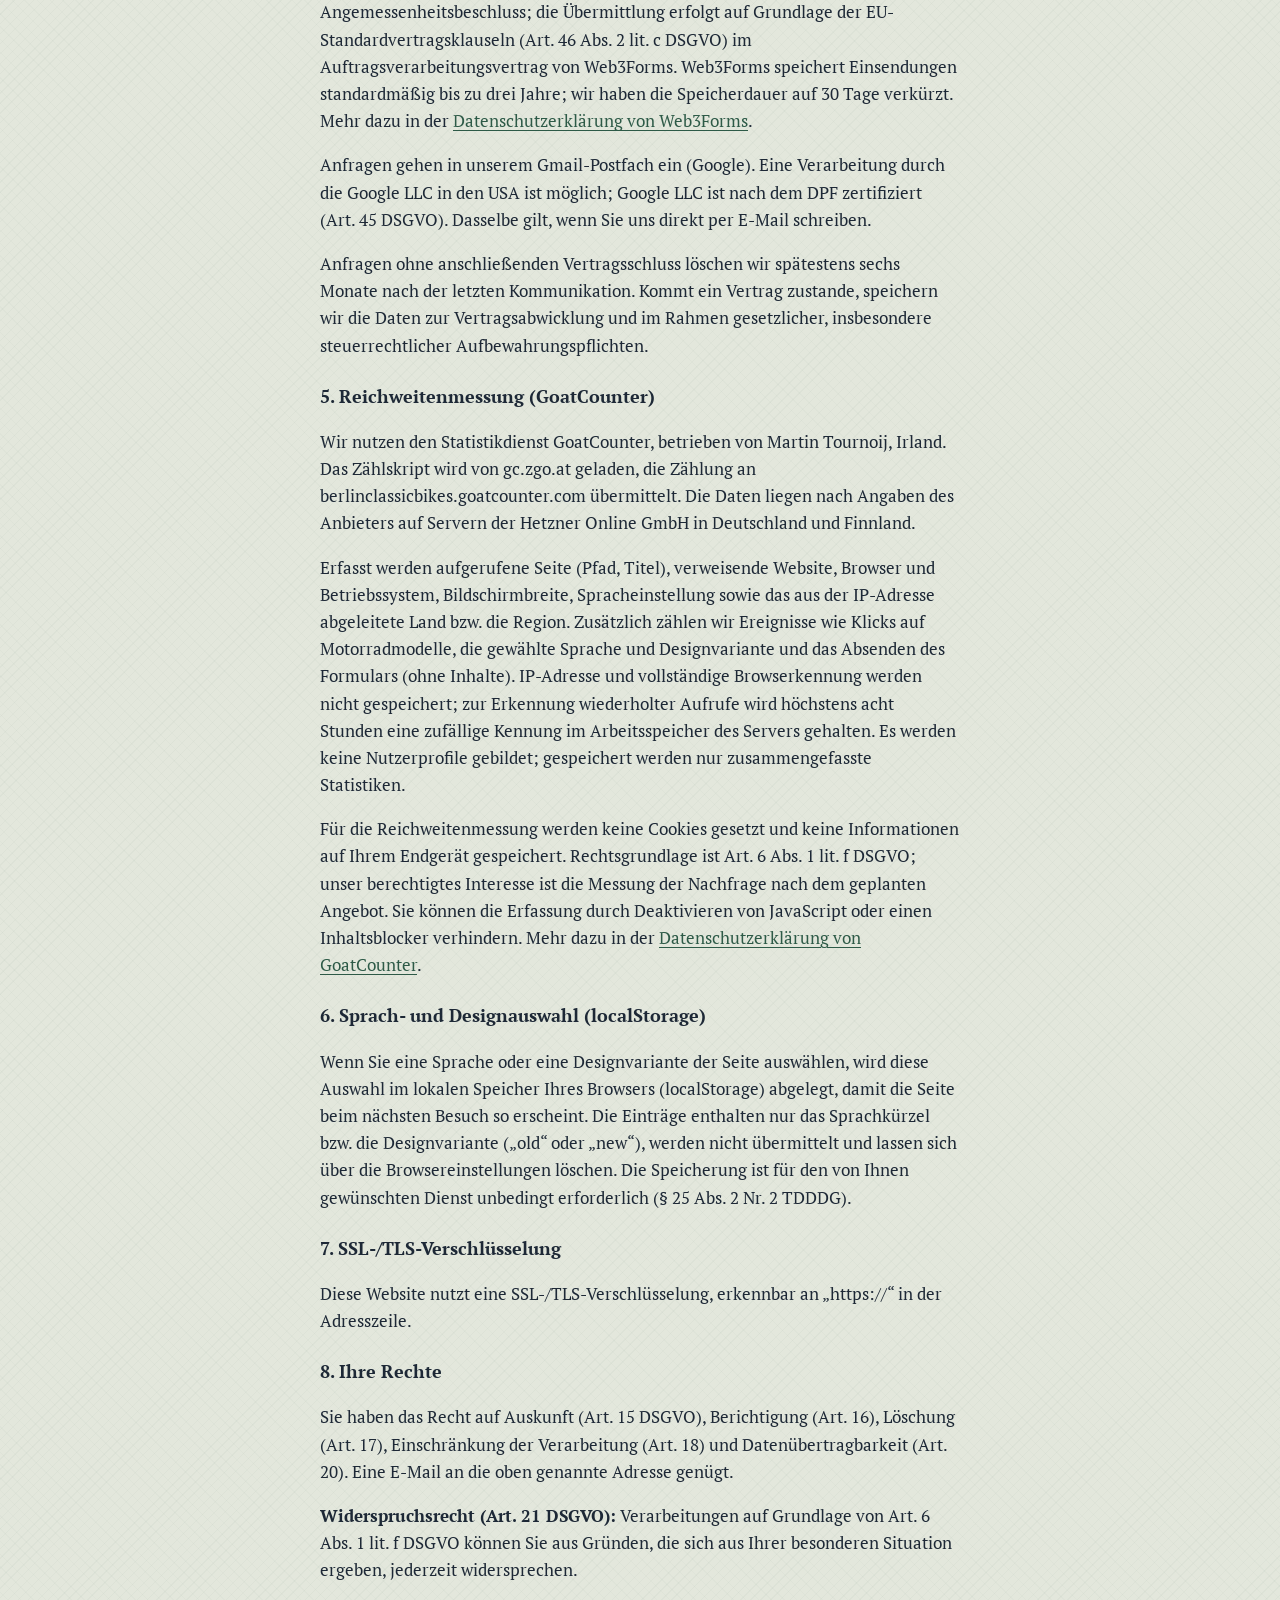
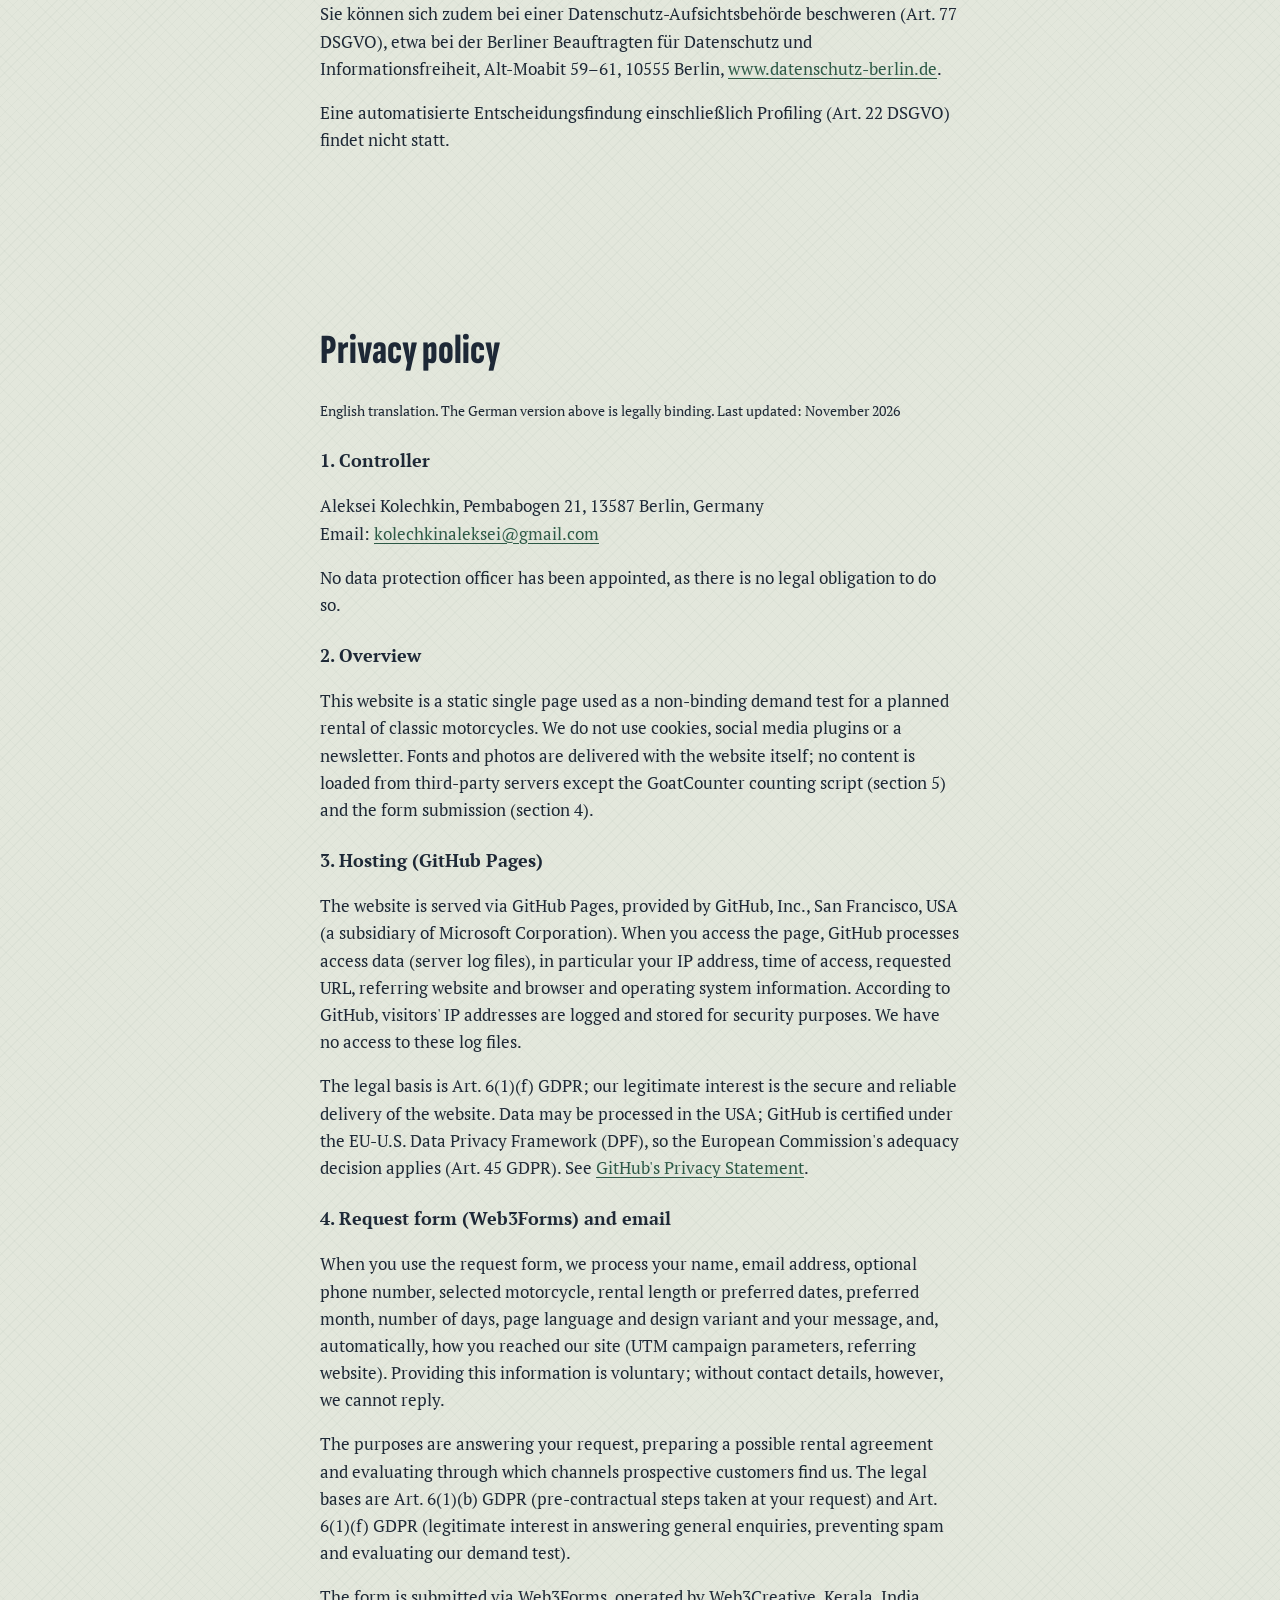
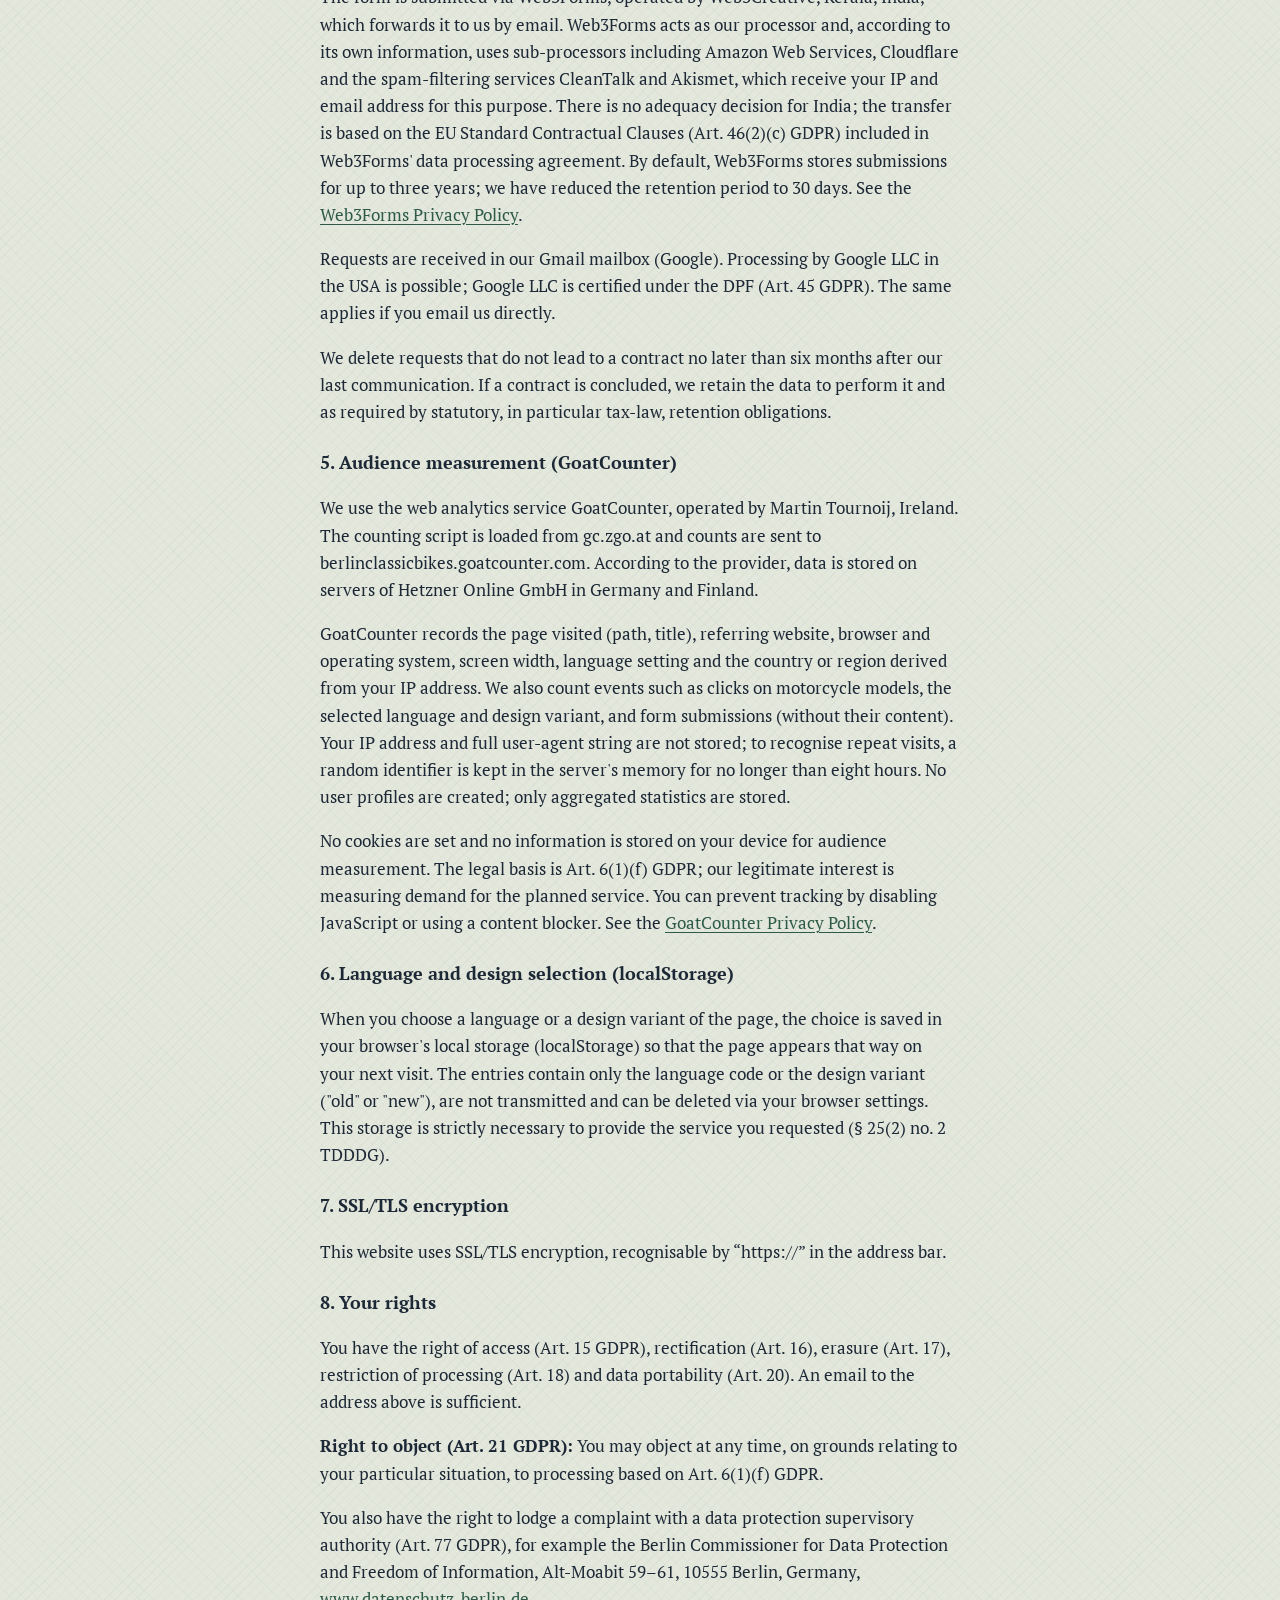
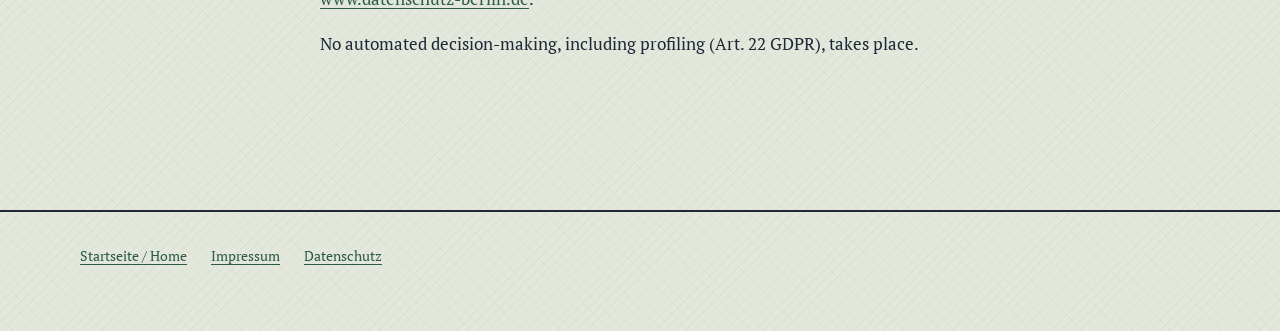
==== commit e202d14a: "New design from mockup (new.html) with old/new switch on both pages Shared texts, form and GoatCount" ====
--- a/datenschutz.html
+++ b/datenschutz.html
@@ -34,7 +34,7 @@
   <p>Rechtsgrundlage ist Art. 6 Abs. 1 lit. f DSGVO; unser berechtigtes Interesse ist die sichere und zuverlässige Bereitstellung der Website. Die Daten können in den USA verarbeitet werden; GitHub ist nach dem EU-US Data Privacy Framework (DPF) zertifiziert, sodass der Angemessenheitsbeschluss der EU-Kommission greift (Art. 45 DSGVO). Mehr dazu im <a href="https://docs.github.com/en/site-policy/privacy-policies/github-general-privacy-statement" rel="noopener">Datenschutzhinweis von GitHub</a>.</p>
 
   <h3>4. Anfrageformular (Web3Forms) und E-Mail</h3>
-  <p>Bei Nutzung des Anfrageformulars verarbeiten wir: Name, E-Mail-Adresse, optional Telefonnummer, gewähltes Motorrad, Mietdauer, Wunschmonat, Anzahl der Tage, Sprache der Seite und Ihre Nachricht sowie automatisch die Herkunft Ihres Besuchs (UTM-Kampagnenparameter, verweisende Website). Die Angaben sind freiwillig; ohne Kontaktdaten können wir jedoch nicht antworten.</p>
+  <p>Bei Nutzung des Anfrageformulars verarbeiten wir: Name, E-Mail-Adresse, optional Telefonnummer, gewähltes Motorrad, Mietdauer bzw. Wunschzeitraum, Wunschmonat, Anzahl der Tage, Sprache und Designvariante der Seite und Ihre Nachricht sowie automatisch die Herkunft Ihres Besuchs (UTM-Kampagnenparameter, verweisende Website). Die Angaben sind freiwillig; ohne Kontaktdaten können wir jedoch nicht antworten.</p>
   <p>Zwecke sind die Beantwortung Ihrer Anfrage, die Vorbereitung eines möglichen Mietvertrags und die Auswertung, über welche Kanäle Interessenten uns finden. Rechtsgrundlagen sind Art. 6 Abs. 1 lit. b DSGVO (vorvertragliche Maßnahmen auf Ihre Anfrage) und Art. 6 Abs. 1 lit. f DSGVO (berechtigtes Interesse an der Beantwortung allgemeiner Anfragen, der Spam-Abwehr und der Auswertung unserer Bedarfsabfrage).</p>
   <p>Das Formular wird über Web3Forms der Web3Creative, Kerala, Indien, übermittelt und per E-Mail an uns weitergeleitet. Web3Forms ist unser Auftragsverarbeiter und setzt nach eigenen Angaben Unterauftragsverarbeiter ein, u. a. Amazon Web Services, Cloudflare sowie die Spam-Prüfdienste CleanTalk und Akismet, die dafür IP- und E-Mail-Adresse erhalten. Für Indien besteht kein Angemessenheitsbeschluss; die Übermittlung erfolgt auf Grundlage der EU-Standardvertragsklauseln (Art. 46 Abs. 2 lit. c DSGVO) im Auftragsverarbeitungsvertrag von Web3Forms. Web3Forms speichert Einsendungen standardmäßig bis zu drei Jahre; wir haben die Speicherdauer auf 30 Tage verkürzt. Mehr dazu in der <a href="https://web3forms.com/privacy" rel="noopener">Datenschutzerklärung von Web3Forms</a>.</p>
   <p>Anfragen gehen in unserem Gmail-Postfach ein (Google). Eine Verarbeitung durch die Google LLC in den USA ist möglich; Google LLC ist nach dem DPF zertifiziert (Art. 45 DSGVO). Dasselbe gilt, wenn Sie uns direkt per E-Mail schreiben.</p>
@@ -42,11 +42,11 @@
 
   <h3>5. Reichweitenmessung (GoatCounter)</h3>
   <p>Wir nutzen den Statistikdienst GoatCounter, betrieben von Martin Tournoij, Irland. Das Zählskript wird von gc.zgo.at geladen, die Zählung an berlinclassicbikes.goatcounter.com übermittelt. Die Daten liegen nach Angaben des Anbieters auf Servern der Hetzner Online GmbH in Deutschland und Finnland.</p>
-  <p>Erfasst werden aufgerufene Seite (Pfad, Titel), verweisende Website, Browser und Betriebssystem, Bildschirmbreite, Spracheinstellung sowie das aus der IP-Adresse abgeleitete Land bzw. die Region. Zusätzlich zählen wir Ereignisse wie Klicks auf Motorradmodelle, die gewählte Sprache und das Absenden des Formulars (ohne Inhalte). IP-Adresse und vollständige Browserkennung werden nicht gespeichert; zur Erkennung wiederholter Aufrufe wird höchstens acht Stunden eine zufällige Kennung im Arbeitsspeicher des Servers gehalten. Es werden keine Nutzerprofile gebildet; gespeichert werden nur zusammengefasste Statistiken.</p>
+  <p>Erfasst werden aufgerufene Seite (Pfad, Titel), verweisende Website, Browser und Betriebssystem, Bildschirmbreite, Spracheinstellung sowie das aus der IP-Adresse abgeleitete Land bzw. die Region. Zusätzlich zählen wir Ereignisse wie Klicks auf Motorradmodelle, die gewählte Sprache und Designvariante und das Absenden des Formulars (ohne Inhalte). IP-Adresse und vollständige Browserkennung werden nicht gespeichert; zur Erkennung wiederholter Aufrufe wird höchstens acht Stunden eine zufällige Kennung im Arbeitsspeicher des Servers gehalten. Es werden keine Nutzerprofile gebildet; gespeichert werden nur zusammengefasste Statistiken.</p>
   <p>Für die Reichweitenmessung werden keine Cookies gesetzt und keine Informationen auf Ihrem Endgerät gespeichert. Rechtsgrundlage ist Art. 6 Abs. 1 lit. f DSGVO; unser berechtigtes Interesse ist die Messung der Nachfrage nach dem geplanten Angebot. Sie können die Erfassung durch Deaktivieren von JavaScript oder einen Inhaltsblocker verhindern. Mehr dazu in der <a href="https://www.goatcounter.com/help/privacy" rel="noopener">Datenschutzerklärung von GoatCounter</a>.</p>
 
-  <h3>6. Sprachauswahl (localStorage)</h3>
-  <p>Wenn Sie eine Sprache auswählen, wird diese Auswahl im lokalen Speicher Ihres Browsers (localStorage) abgelegt, damit die Seite beim nächsten Besuch in dieser Sprache erscheint. Der Eintrag enthält nur das Sprachkürzel, wird nicht übermittelt und lässt sich über die Browsereinstellungen löschen. Die Speicherung ist für den von Ihnen gewünschten Dienst unbedingt erforderlich (§ 25 Abs. 2 Nr. 2 TDDDG).</p>
+  <h3>6. Sprach- und Designauswahl (localStorage)</h3>
+  <p>Wenn Sie eine Sprache oder eine Designvariante der Seite auswählen, wird diese Auswahl im lokalen Speicher Ihres Browsers (localStorage) abgelegt, damit die Seite beim nächsten Besuch so erscheint. Die Einträge enthalten nur das Sprachkürzel bzw. die Designvariante („old“ oder „new“), werden nicht übermittelt und lassen sich über die Browsereinstellungen löschen. Die Speicherung ist für den von Ihnen gewünschten Dienst unbedingt erforderlich (§ 25 Abs. 2 Nr. 2 TDDDG).</p>
 
   <h3>7. SSL-/TLS-Verschlüsselung</h3>
   <p>Diese Website nutzt eine SSL-/TLS-Verschlüsselung, erkennbar an „https://“ in der Adresszeile.</p>
@@ -75,7 +75,7 @@
   <p>The legal basis is Art. 6(1)(f) GDPR; our legitimate interest is the secure and reliable delivery of the website. Data may be processed in the USA; GitHub is certified under the EU-U.S. Data Privacy Framework (DPF), so the European Commission's adequacy decision applies (Art. 45 GDPR). See <a href="https://docs.github.com/en/site-policy/privacy-policies/github-general-privacy-statement" rel="noopener">GitHub's Privacy Statement</a>.</p>
 
   <h3>4. Request form (Web3Forms) and email</h3>
-  <p>When you use the request form, we process your name, email address, optional phone number, selected motorcycle, rental length, preferred month, number of days, page language and your message, and, automatically, how you reached our site (UTM campaign parameters, referring website). Providing this information is voluntary; without contact details, however, we cannot reply.</p>
+  <p>When you use the request form, we process your name, email address, optional phone number, selected motorcycle, rental length or preferred dates, preferred month, number of days, page language and design variant and your message, and, automatically, how you reached our site (UTM campaign parameters, referring website). Providing this information is voluntary; without contact details, however, we cannot reply.</p>
   <p>The purposes are answering your request, preparing a possible rental agreement and evaluating through which channels prospective customers find us. The legal bases are Art. 6(1)(b) GDPR (pre-contractual steps taken at your request) and Art. 6(1)(f) GDPR (legitimate interest in answering general enquiries, preventing spam and evaluating our demand test).</p>
   <p>The form is submitted via Web3Forms, operated by Web3Creative, Kerala, India, which forwards it to us by email. Web3Forms acts as our processor and, according to its own information, uses sub-processors including Amazon Web Services, Cloudflare and the spam-filtering services CleanTalk and Akismet, which receive your IP and email address for this purpose. There is no adequacy decision for India; the transfer is based on the EU Standard Contractual Clauses (Art. 46(2)(c) GDPR) included in Web3Forms' data processing agreement. By default, Web3Forms stores submissions for up to three years; we have reduced the retention period to 30 days. See the <a href="https://web3forms.com/privacy" rel="noopener">Web3Forms Privacy Policy</a>.</p>
   <p>Requests are received in our Gmail mailbox (Google). Processing by Google LLC in the USA is possible; Google LLC is certified under the DPF (Art. 45 GDPR). The same applies if you email us directly.</p>
@@ -83,11 +83,11 @@
 
   <h3>5. Audience measurement (GoatCounter)</h3>
   <p>We use the web analytics service GoatCounter, operated by Martin Tournoij, Ireland. The counting script is loaded from gc.zgo.at and counts are sent to berlinclassicbikes.goatcounter.com. According to the provider, data is stored on servers of Hetzner Online GmbH in Germany and Finland.</p>
-  <p>GoatCounter records the page visited (path, title), referring website, browser and operating system, screen width, language setting and the country or region derived from your IP address. We also count events such as clicks on motorcycle models, the selected language and form submissions (without their content). Your IP address and full user-agent string are not stored; to recognise repeat visits, a random identifier is kept in the server's memory for no longer than eight hours. No user profiles are created; only aggregated statistics are stored.</p>
+  <p>GoatCounter records the page visited (path, title), referring website, browser and operating system, screen width, language setting and the country or region derived from your IP address. We also count events such as clicks on motorcycle models, the selected language and design variant, and form submissions (without their content). Your IP address and full user-agent string are not stored; to recognise repeat visits, a random identifier is kept in the server's memory for no longer than eight hours. No user profiles are created; only aggregated statistics are stored.</p>
   <p>No cookies are set and no information is stored on your device for audience measurement. The legal basis is Art. 6(1)(f) GDPR; our legitimate interest is measuring demand for the planned service. You can prevent tracking by disabling JavaScript or using a content blocker. See the <a href="https://www.goatcounter.com/help/privacy" rel="noopener">GoatCounter Privacy Policy</a>.</p>
 
-  <h3>6. Language selection (localStorage)</h3>
-  <p>When you choose a language, the choice is saved in your browser's local storage (localStorage) so that the page appears in that language on your next visit. The entry contains only the language code, is not transmitted and can be deleted via your browser settings. This storage is strictly necessary to provide the service you requested (§ 25(2) no. 2 TDDDG).</p>
+  <h3>6. Language and design selection (localStorage)</h3>
+  <p>When you choose a language or a design variant of the page, the choice is saved in your browser's local storage (localStorage) so that the page appears that way on your next visit. The entries contain only the language code or the design variant ("old" or "new"), are not transmitted and can be deleted via your browser settings. This storage is strictly necessary to provide the service you requested (§ 25(2) no. 2 TDDDG).</p>
 
   <h3>7. SSL/TLS encryption</h3>
   <p>This website uses SSL/TLS encryption, recognisable by “https://” in the address bar.</p>
--- a/assets/css/style.css
+++ b/assets/css/style.css
@@ -181,26 +181,6 @@
 }
 .hero-photo figcaption { font-size: var(--step--1); color: var(--ink-soft); margin-top: .5rem; }
 
-/* the one loud element: a rubber stamp over the photo */
-.stamp {
-  position: absolute; top: -2.9rem; left: -2.2rem; z-index: 1;
-  transform: rotate(-9deg);
-  color: var(--stamp); border: 4px double var(--stamp); border-radius: 6px;
-  padding: .45rem .9rem .35rem; text-align: center; line-height: 1;
-  font-family: var(--display); font-weight: 800; text-transform: uppercase;
-  background: var(--paper);
-  box-shadow: 0 0 0 4px var(--paper);
-}
-.stamp b { display: block; font-size: 2.1rem; letter-spacing: .04em; }
-.stamp small { display: block; font-size: 1rem; letter-spacing: .12em; margin-top: .2rem; font-weight: 700; }
-@media (prefers-reduced-motion: no-preference) {
-  .stamp { animation: stamp .45s cubic-bezier(.2,1.6,.4,1) .35s both; }
-  @keyframes stamp {
-    from { opacity: 0; transform: rotate(-9deg) scale(1.6); }
-    to   { opacity: 1; transform: rotate(-9deg) scale(1); }
-  }
-}
-
 /* ---------- sections ---------- */
 section { padding-top: clamp(2.5rem, 6vw, 4.5rem); padding-bottom: clamp(2.5rem, 6vw, 4.5rem); }
 .sec-head { max-width: 46rem; margin-bottom: 2rem; }
@@ -316,7 +296,6 @@
 @media (max-width: 820px) {
   .hero { grid-template-columns: minmax(0, 1fr); }
   .hero-photo { order: -1; margin-top: 1rem; }
-  .stamp { left: auto; right: -.2rem; top: -2rem; }
   .prices, .form-grid { grid-template-columns: minmax(0, 1fr); }
 }
 @media (max-width: 520px) {
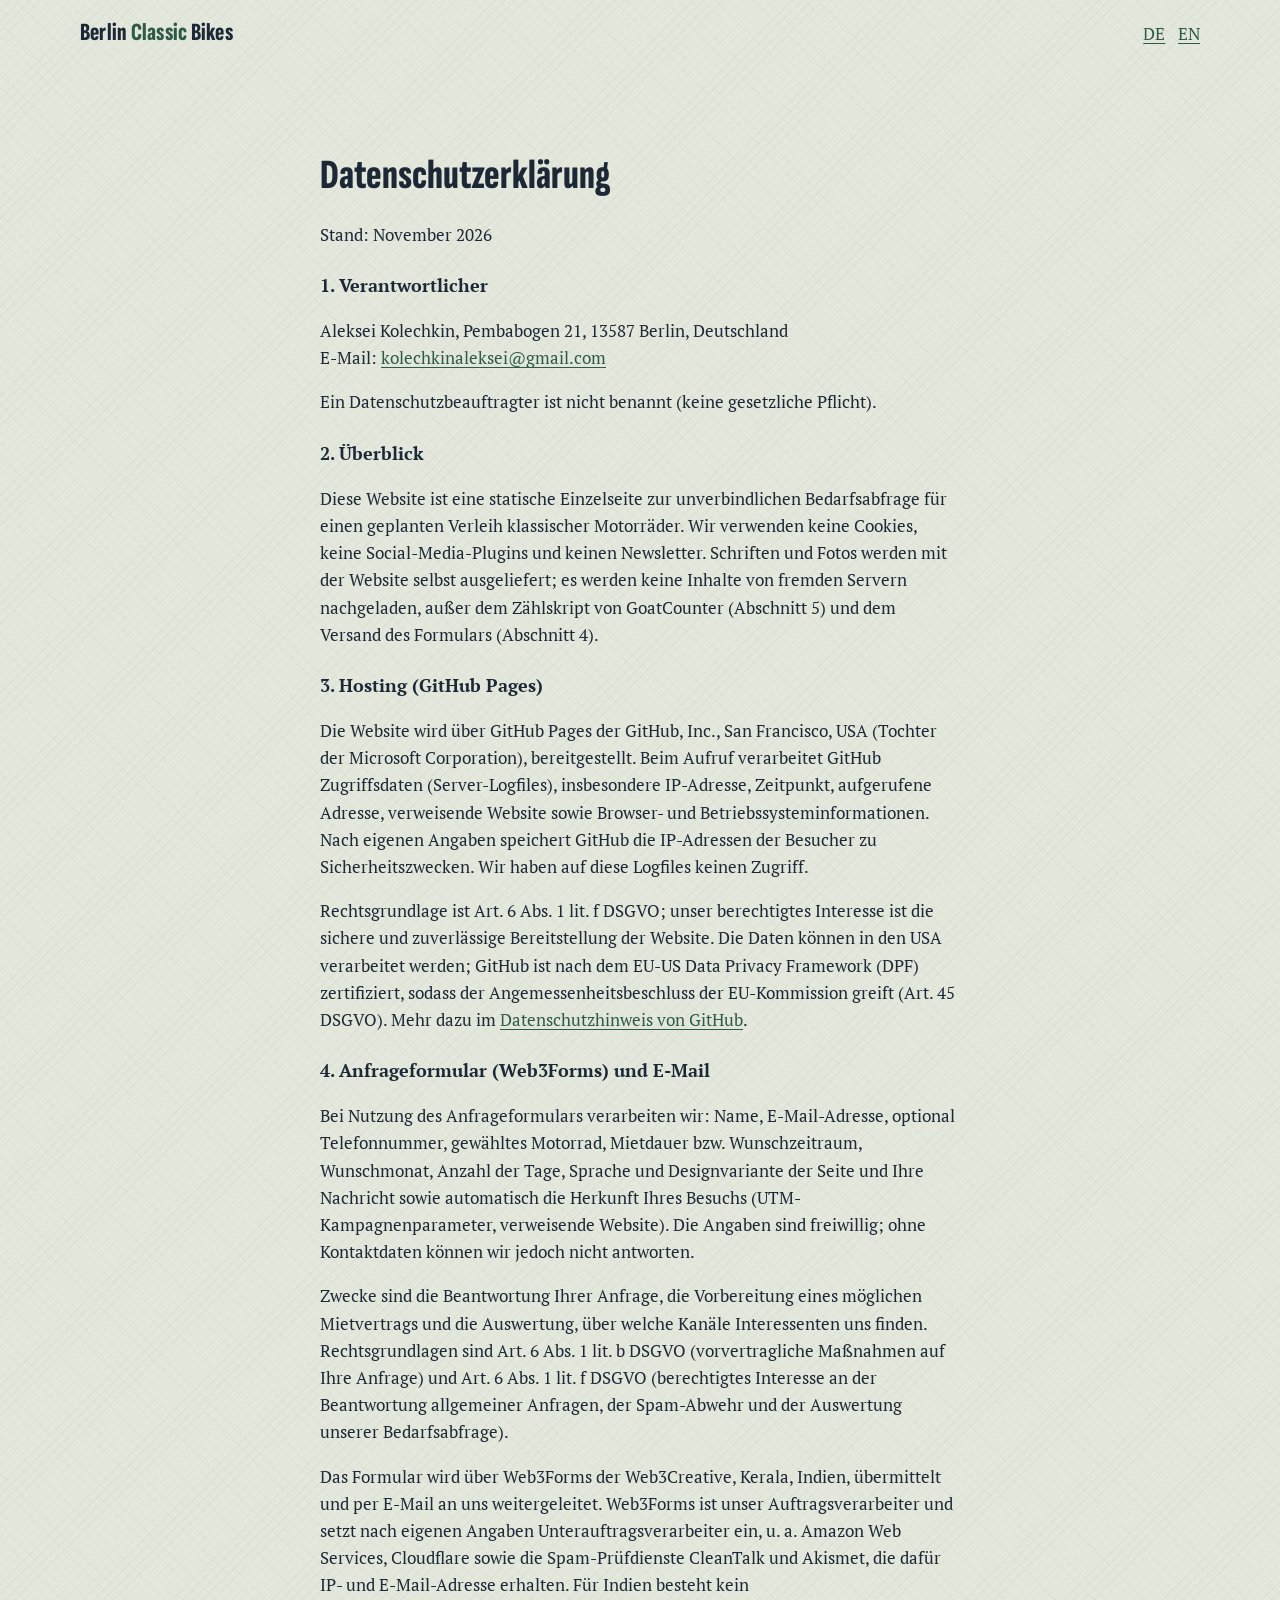
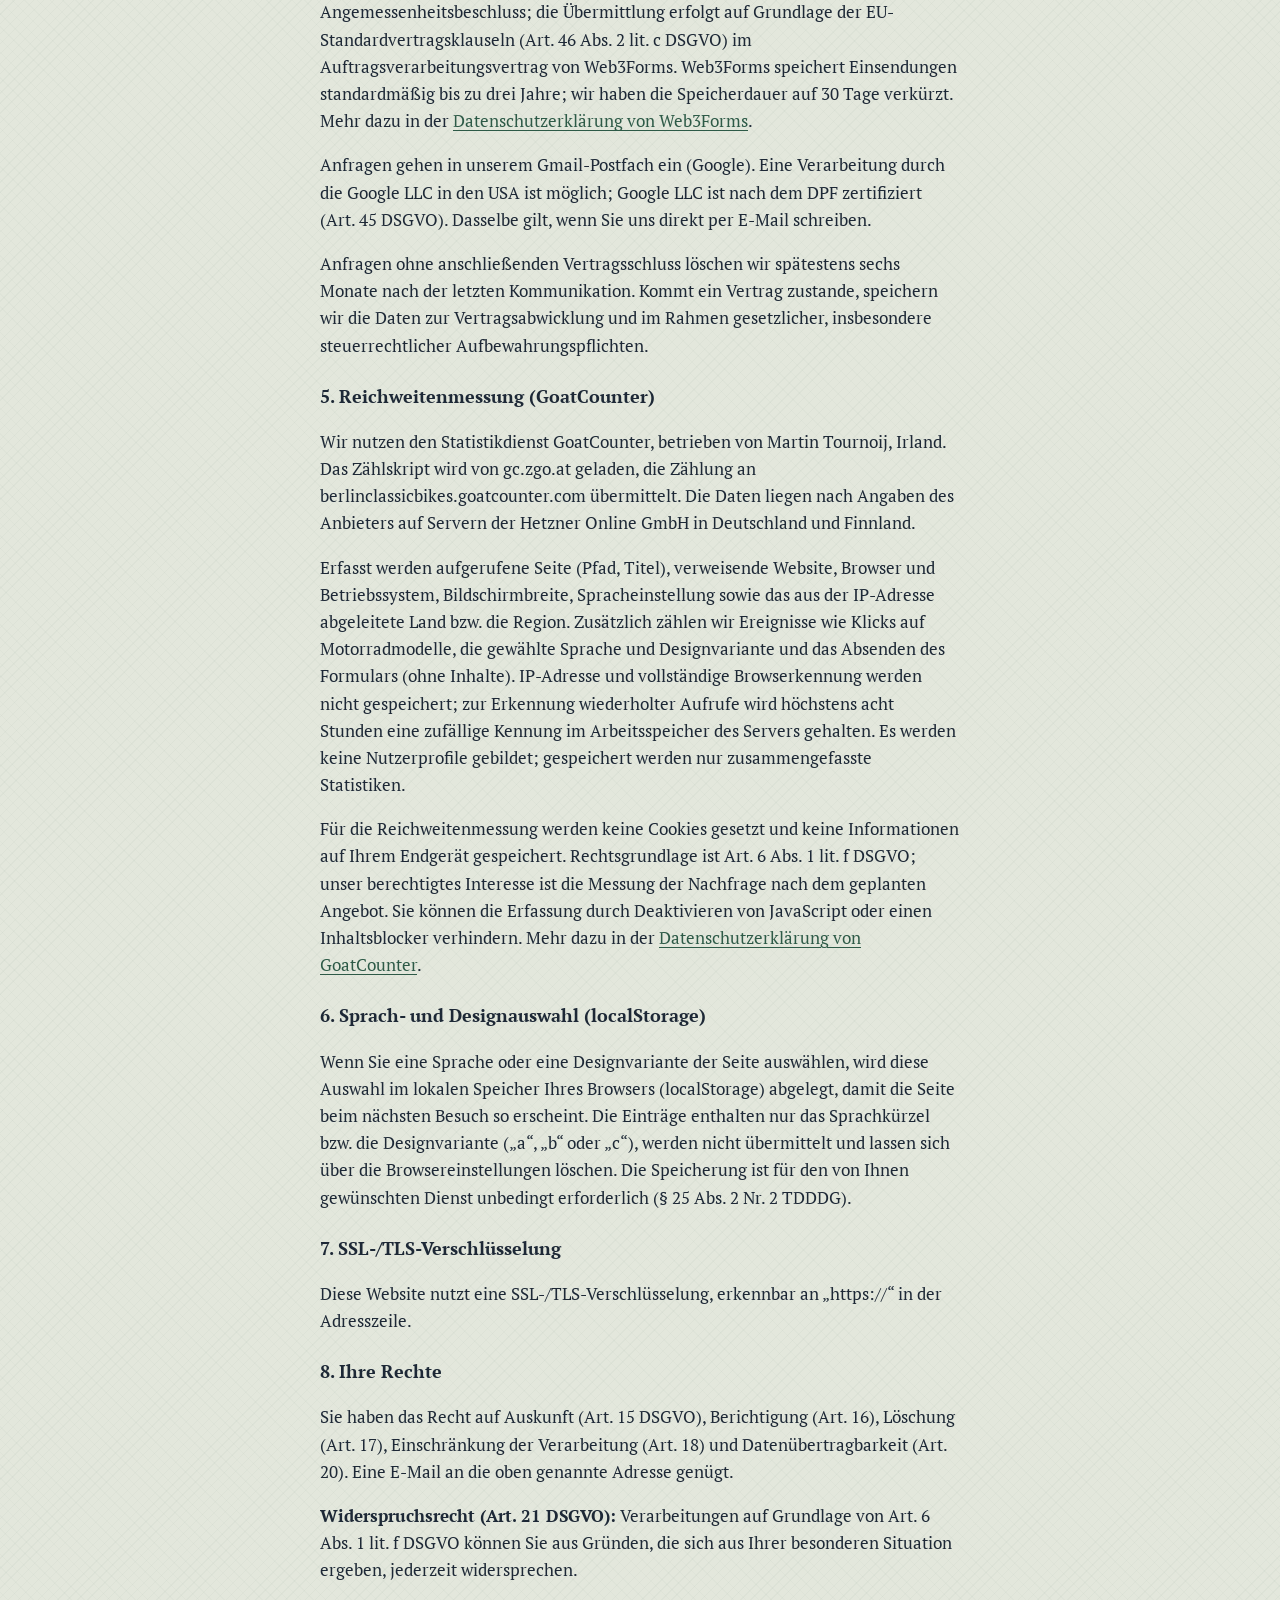
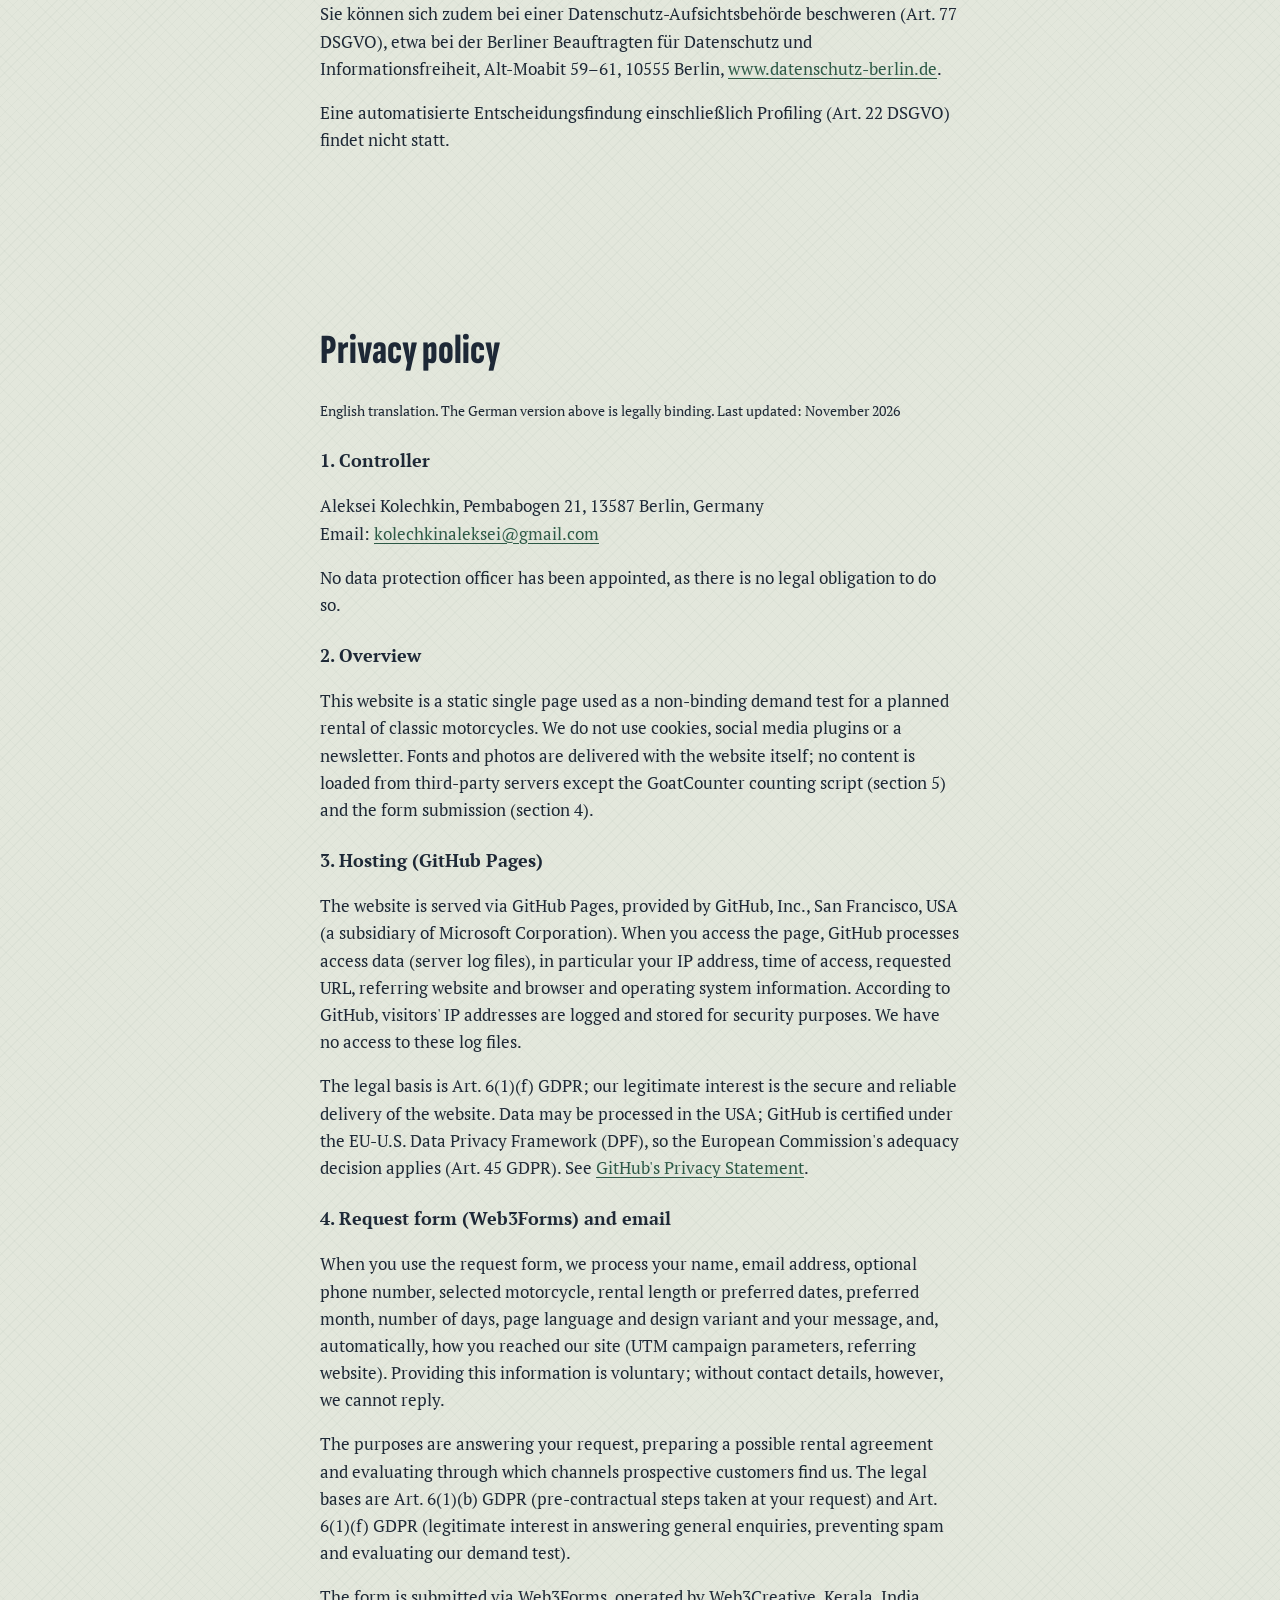
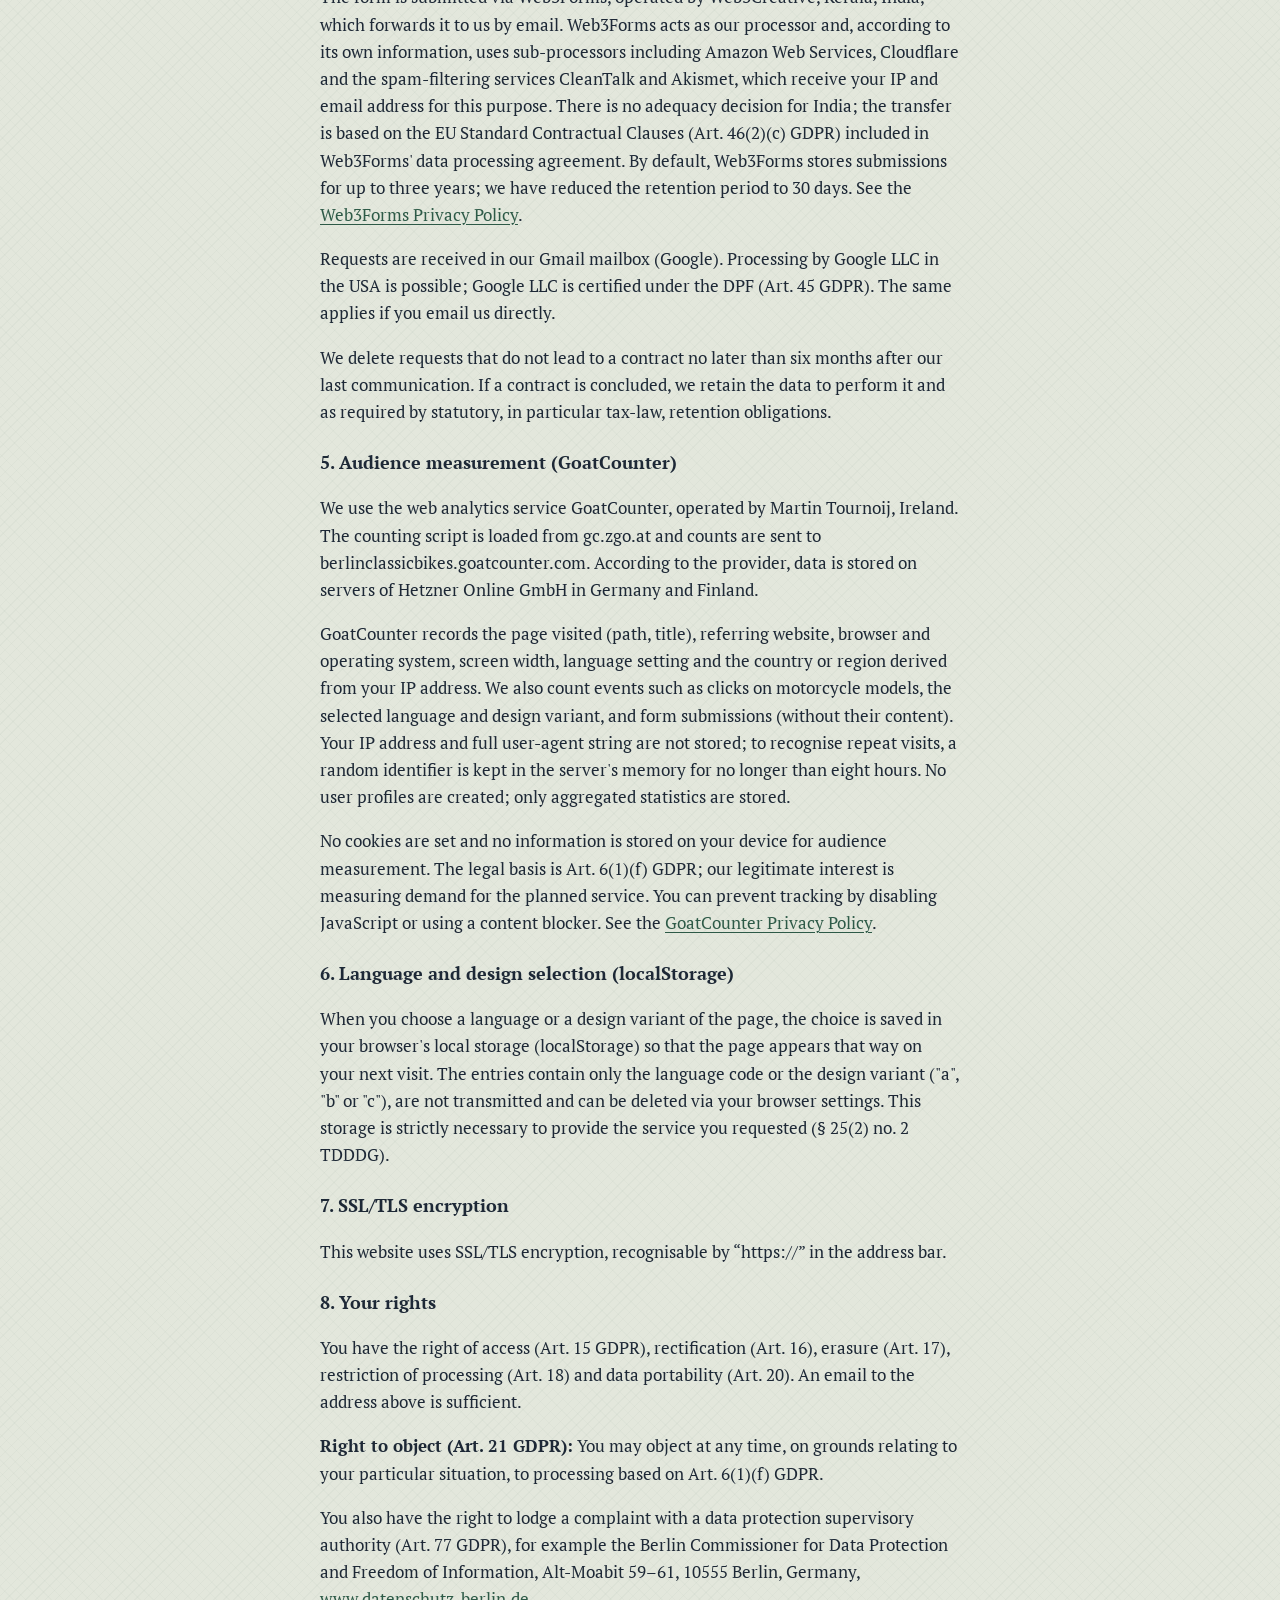
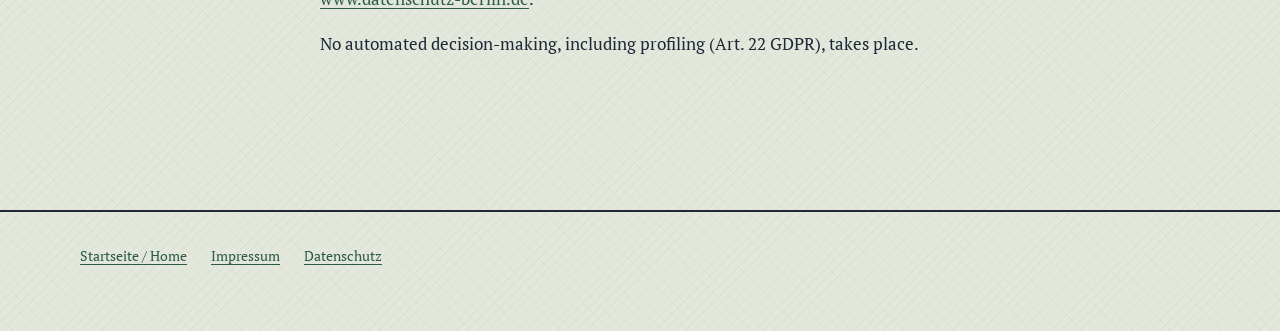
==== commit 517699de: "Variant C from mockup 'Landing 2'; variants renamed A/B/C - c.html + assets/css/c.css (Abril Fatface" ====
--- a/datenschutz.html
+++ b/datenschutz.html
@@ -46,7 +46,7 @@
   <p>Für die Reichweitenmessung werden keine Cookies gesetzt und keine Informationen auf Ihrem Endgerät gespeichert. Rechtsgrundlage ist Art. 6 Abs. 1 lit. f DSGVO; unser berechtigtes Interesse ist die Messung der Nachfrage nach dem geplanten Angebot. Sie können die Erfassung durch Deaktivieren von JavaScript oder einen Inhaltsblocker verhindern. Mehr dazu in der <a href="https://www.goatcounter.com/help/privacy" rel="noopener">Datenschutzerklärung von GoatCounter</a>.</p>
 
   <h3>6. Sprach- und Designauswahl (localStorage)</h3>
-  <p>Wenn Sie eine Sprache oder eine Designvariante der Seite auswählen, wird diese Auswahl im lokalen Speicher Ihres Browsers (localStorage) abgelegt, damit die Seite beim nächsten Besuch so erscheint. Die Einträge enthalten nur das Sprachkürzel bzw. die Designvariante („old“ oder „new“), werden nicht übermittelt und lassen sich über die Browsereinstellungen löschen. Die Speicherung ist für den von Ihnen gewünschten Dienst unbedingt erforderlich (§ 25 Abs. 2 Nr. 2 TDDDG).</p>
+  <p>Wenn Sie eine Sprache oder eine Designvariante der Seite auswählen, wird diese Auswahl im lokalen Speicher Ihres Browsers (localStorage) abgelegt, damit die Seite beim nächsten Besuch so erscheint. Die Einträge enthalten nur das Sprachkürzel bzw. die Designvariante („a“, „b“ oder „c“), werden nicht übermittelt und lassen sich über die Browsereinstellungen löschen. Die Speicherung ist für den von Ihnen gewünschten Dienst unbedingt erforderlich (§ 25 Abs. 2 Nr. 2 TDDDG).</p>
 
   <h3>7. SSL-/TLS-Verschlüsselung</h3>
   <p>Diese Website nutzt eine SSL-/TLS-Verschlüsselung, erkennbar an „https://“ in der Adresszeile.</p>
@@ -87,7 +87,7 @@
   <p>No cookies are set and no information is stored on your device for audience measurement. The legal basis is Art. 6(1)(f) GDPR; our legitimate interest is measuring demand for the planned service. You can prevent tracking by disabling JavaScript or using a content blocker. See the <a href="https://www.goatcounter.com/help/privacy" rel="noopener">GoatCounter Privacy Policy</a>.</p>
 
   <h3>6. Language and design selection (localStorage)</h3>
-  <p>When you choose a language or a design variant of the page, the choice is saved in your browser's local storage (localStorage) so that the page appears that way on your next visit. The entries contain only the language code or the design variant ("old" or "new"), are not transmitted and can be deleted via your browser settings. This storage is strictly necessary to provide the service you requested (§ 25(2) no. 2 TDDDG).</p>
+  <p>When you choose a language or a design variant of the page, the choice is saved in your browser's local storage (localStorage) so that the page appears that way on your next visit. The entries contain only the language code or the design variant ("a", "b" or "c"), are not transmitted and can be deleted via your browser settings. This storage is strictly necessary to provide the service you requested (§ 25(2) no. 2 TDDDG).</p>
 
   <h3>7. SSL/TLS encryption</h3>
   <p>This website uses SSL/TLS encryption, recognisable by “https://” in the address bar.</p>
